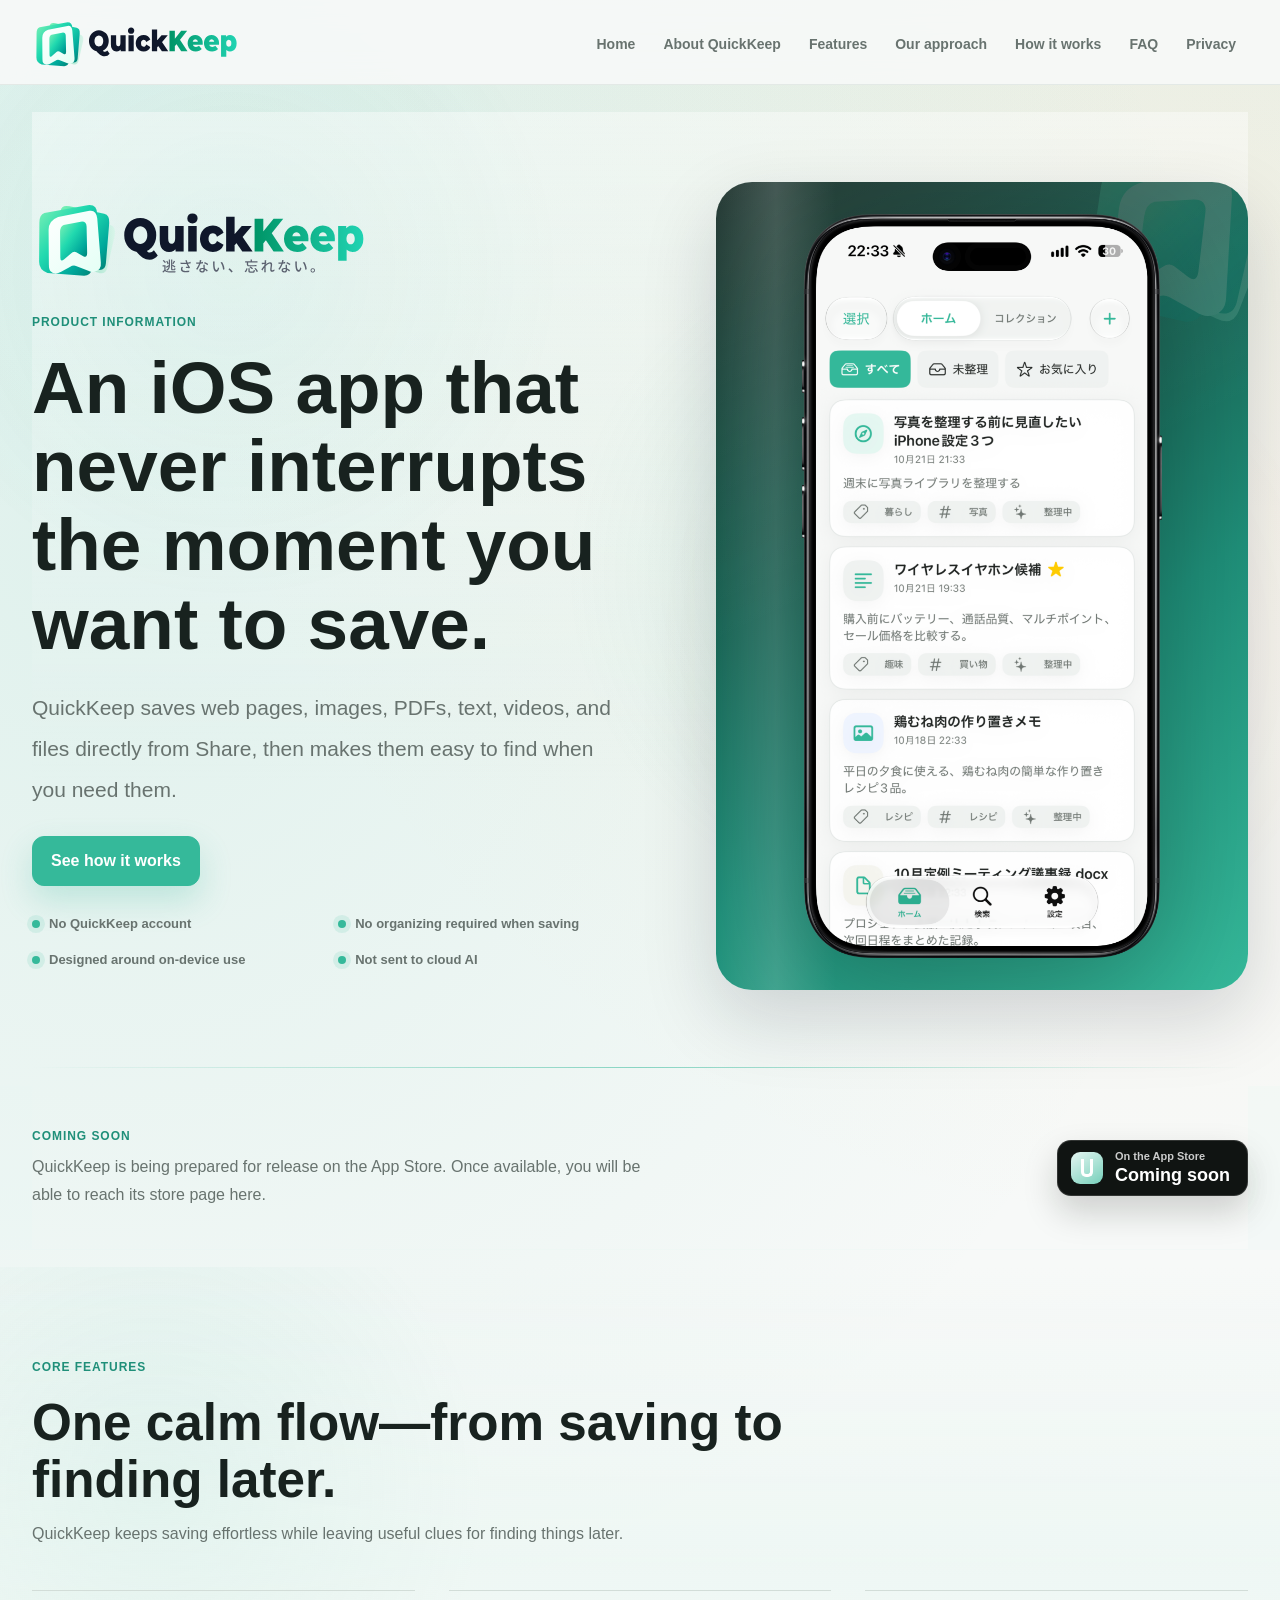
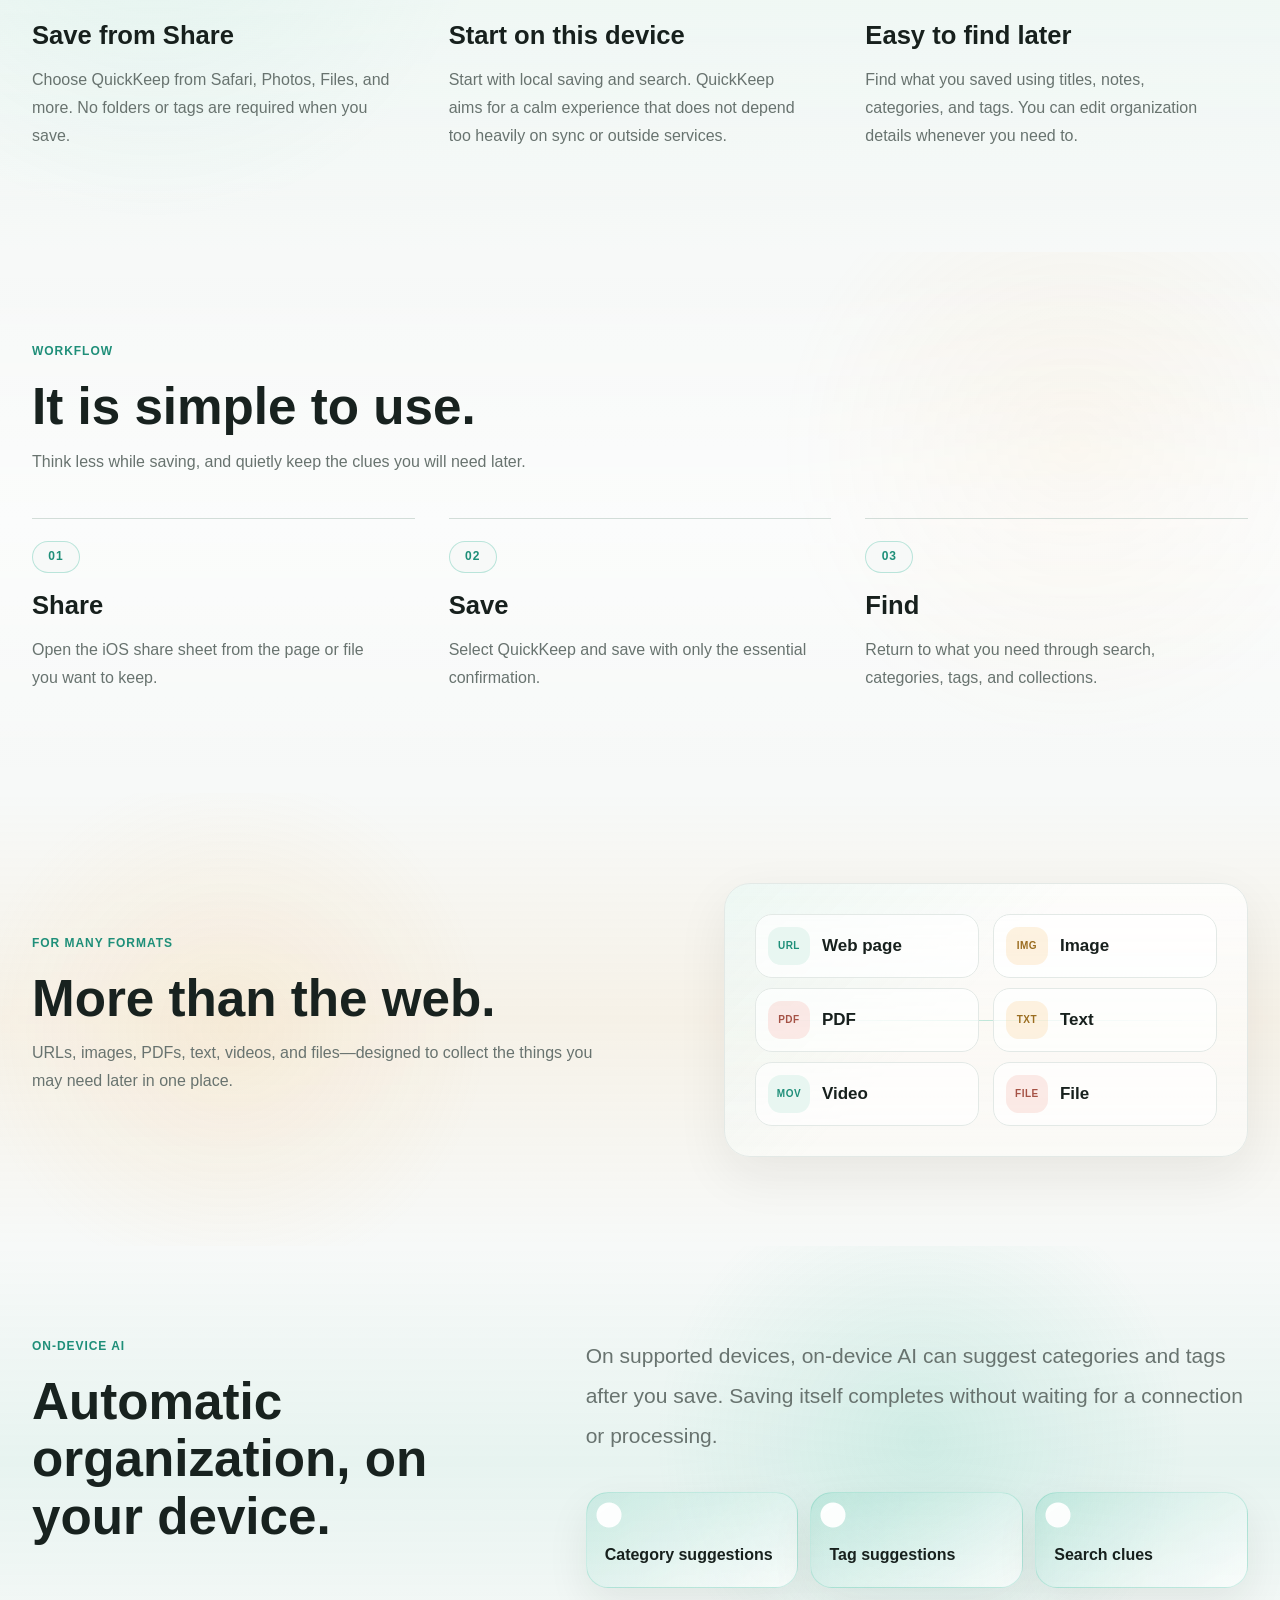
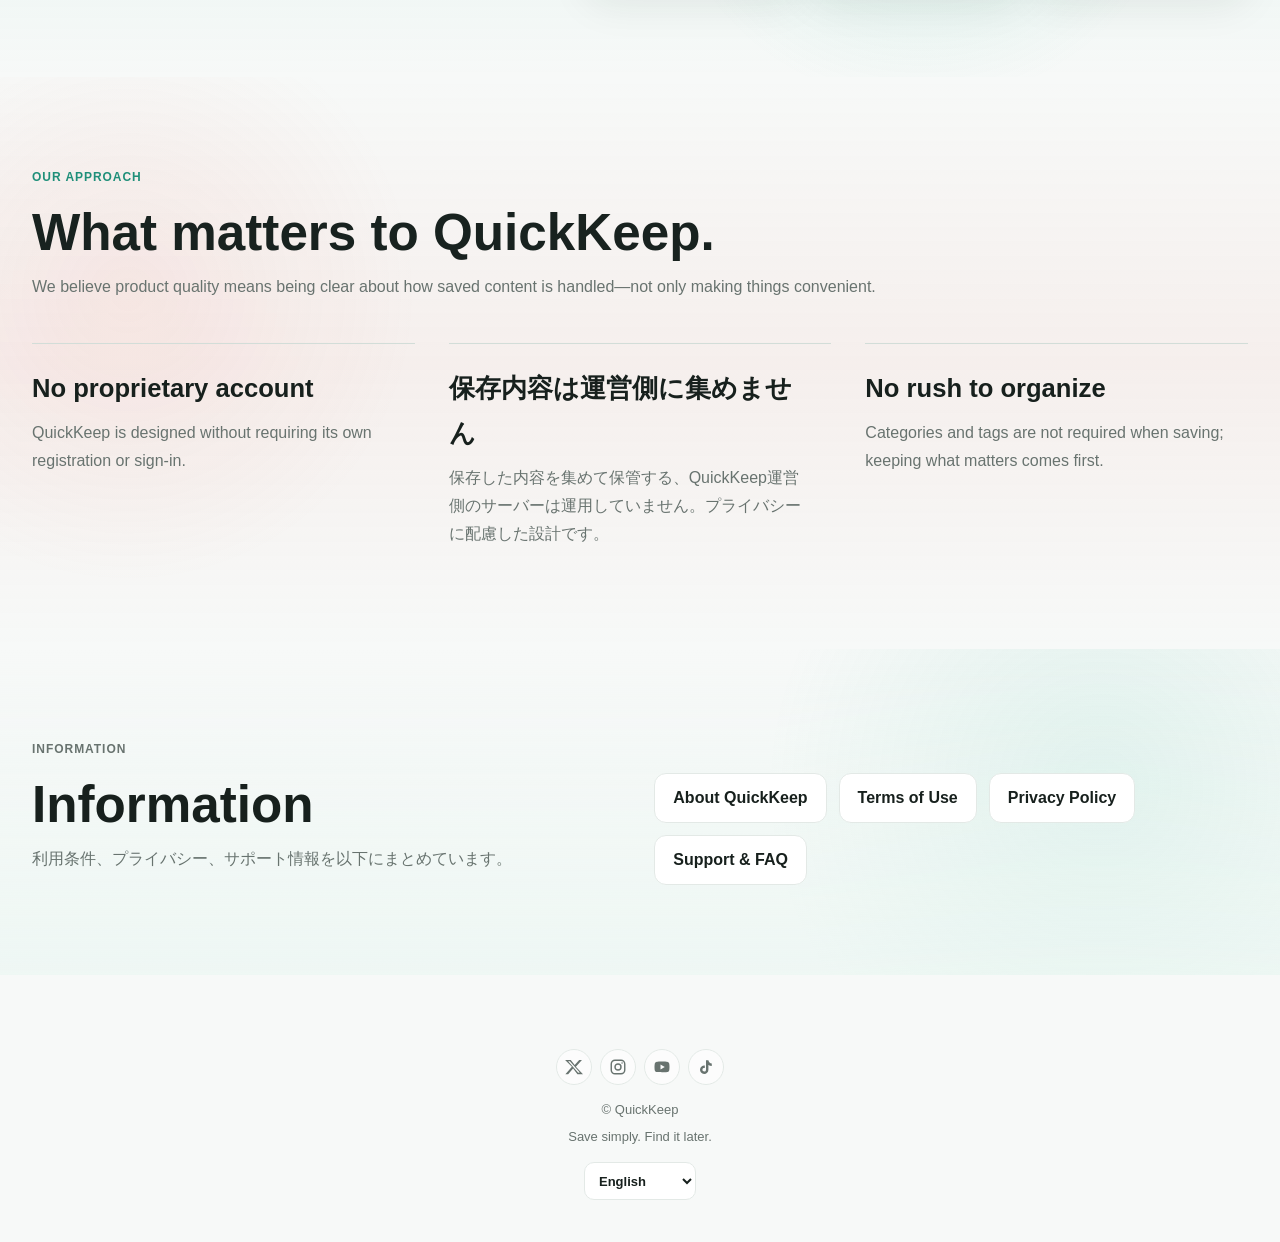
==== index.html @ cc18af45 "Add Search Console verification" ====
<!doctype html>
<html lang="ja">
<head>
  <meta charset="utf-8">
  <meta name="viewport" content="width=device-width, initial-scale=1">
  <meta name="google-site-verification" content="C9U7IjosDgKluSuNln_pezql-xdJJOfooeDd85m5L50">
  <title>QuickKeep - あとで見つかる、かんたん保存。</title>
  <meta name="description" content="QuickKeepは、Webページ、画像、PDF、テキストなどを共有からすばやく保存し、あとで探しやすくするiOSアプリです。">
  <link rel="canonical" href="https://shirokumalab.github.io/quickkeep-web/">
  <meta property="og:locale" content="ja_JP">
  <meta property="og:type" content="website">
  <meta property="og:site_name" content="QuickKeep">
  <meta property="og:title" content="QuickKeep - あとで見つかる、かんたん保存。">
  <meta property="og:description" content="Webページ、画像、PDF、テキストなどを共有からすばやく保存し、あとで探しやすくするiOSアプリです。">
  <meta property="og:url" content="https://shirokumalab.github.io/quickkeep-web/">
  <meta property="og:image" content="https://shirokumalab.github.io/quickkeep-web/assets/quickkeep-home.png">
  <meta name="twitter:card" content="summary_large_image">
  <meta name="twitter:title" content="QuickKeep - あとで見つかる、かんたん保存。">
  <meta name="twitter:description" content="Webページ、画像、PDF、テキストなどを共有からすばやく保存し、あとで探しやすくするiOSアプリです。">
  <meta name="twitter:image" content="https://shirokumalab.github.io/quickkeep-web/assets/quickkeep-home.png">
  <link rel="icon" type="image/svg+xml" href="./assets/brand/app-icon.svg?v=2">
  <link rel="stylesheet" href="./assets/site.css?v=20261022-0002">
  <script type="application/ld+json">
    {
      "@context": "https://schema.org",
      "@type": "WebSite",
      "name": "QuickKeep",
      "url": "https://shirokumalab.github.io/quickkeep-web/",
      "description": "Webページ、画像、PDF、テキストなどを共有からすばやく保存し、あとで探しやすくするiOSアプリです。",
      "inLanguage": "ja-JP"
    }
  </script>
</head>
<body class="home-page" id="top">
  <header class="site-header">
    <a class="brand" href="./" aria-label="QuickKeep ホーム">
      <img class="brand-logo" src="./assets/brand/logo-horizontal.svg" alt="QuickKeep">
    </a>
    <nav class="site-nav" aria-label="QuickKeep関連ページ">
      <a class="top-link" href="#top">トップへ</a>
      <a href="./about/">QuickKeepについて</a>
      <a href="#features">特徴</a>
      <a href="#policy">方針</a>
      <a href="./guide/">使い方</a>
      <a href="./support/">FAQ</a>
      <a href="./privacy/">プライバシー</a>
    </nav>
    <details class="mobile-nav">
      <summary aria-label="メニュー"><img src="./assets/icons/menu.svg" alt="" aria-hidden="true"></summary>
      <nav aria-label="QuickKeep関連ページ（スマートフォン）">
        <a href="#top">トップへ</a>
        <a href="./about/">QuickKeepについて</a>
        <a href="#features">特徴</a>
        <a href="#policy">方針</a>
        <a href="./guide/">使い方</a>
        <a href="./support/">FAQ</a>
        <a href="./privacy/">プライバシー</a>
      </nav>
    </details>
  </header>

  <main>
    <section class="hero" aria-labelledby="hero-title">
      <div class="hero-copy">
        <picture class="hero-logo-wrap">
          <source srcset="./assets/brand/logo-horizontal-tagline-dark.svg" media="(prefers-color-scheme: dark)">
          <img class="hero-logo" src="./assets/brand/logo-horizontal-tagline.svg" alt="QuickKeep - Save now. Find it later.">
        </picture>
        <p class="eyebrow">Product Information</p>
        <h1 id="hero-title">保存したい瞬間を止めない、iOSのための保存アプリ。</h1>
        <p class="lead">QuickKeepは、Webページ、画像、PDF、テキスト、動画、ファイルを共有からすばやく保存し、必要なときに探しやすくするアプリです。</p>
        <div class="hero-actions">
          <a class="button primary" href="./guide/">使い方を見る</a>
        </div>
        <div class="hero-meta" aria-label="QuickKeepの方針">
          <span>QuickKeepアカウント不要</span>
          <span>保存時の整理入力なし</span>
          <span>ローカル処理を中心に設計</span>
          <span>クラウドAIに送らない</span>
        </div>
      </div>

      <div class="hero-visual" aria-label="QuickKeepのホーム画面イメージ">
        <div class="visual-stage">
          <img class="stage-icon" src="./assets/brand/logo-icon.svg" alt="" aria-hidden="true">
          <img class="app-screenshot" src="./assets/quickkeep-home.png" alt="QuickKeepのホーム画面。保存済みのアイテム一覧、検索、設定を表示しています。">
        </div>
      </div>
    </section>

    <section class="app-store-strip" aria-label="QuickKeepの公開予定">
      <div>
        <p class="eyebrow">Coming Soon</p>
        <p>QuickKeepはApp Storeでの公開に向けて準備中です。公開後、この場所からストアページへ移動できるようになります。</p>
      </div>
      <span class="app-store-badge" role="button" aria-disabled="true">
        <span class="app-store-icon" aria-hidden="true"></span>
        <span>
          <small>App Storeで</small>
          <strong>公開予定</strong>
        </span>
      </span>
    </section>

    <section class="feature-band" id="features" aria-labelledby="features-title">
      <div class="section-heading">
        <p class="eyebrow">Core Features</p>
        <h2 id="features-title">保存からあとで探すまでを、ひとつの流れに。</h2>
        <p>QuickKeepは、保存の手間を増やさず、あとで探すための手がかりを残すことを重視しています。</p>
      </div>
      <div class="feature-grid">
        <article class="feature">
          <h3>共有から保存</h3>
          <p>Safari、写真、ファイルなどからQuickKeepを選ぶだけ。保存時にフォルダやタグを決める必要はありません。</p>
        </article>
        <article class="feature">
          <h3>このデバイスから始める</h3>
          <p>まずはローカル保存と検索を中心に。同期や外部サービスに頼りすぎない、落ち着いた保存体験を目指します。</p>
        </article>
        <article class="feature">
          <h3>あとで探しやすく</h3>
          <p>タイトル、メモ、カテゴリ、タグを手がかりに、保存したものを探せます。必要に応じて整理情報も編集できます。</p>
        </article>
      </div>
    </section>

    <section class="content-section process-section" aria-labelledby="process-title">
      <div class="section-heading">
        <p class="eyebrow">Workflow</p>
        <h2 id="process-title">使い方はシンプルです。</h2>
        <p>保存時に考えることを減らし、あとで探すための手がかりを静かに残します。</p>
      </div>
      <div class="process-grid">
        <article>
          <span>01</span>
          <h3>共有する</h3>
          <p>残したいページやファイルから、iOSの共有シートを開きます。</p>
        </article>
        <article>
          <span>02</span>
          <h3>保存する</h3>
          <p>QuickKeepを選ぶと、最低限の確認だけで保存できます。</p>
        </article>
        <article>
          <span>03</span>
          <h3>探す</h3>
          <p>検索、カテゴリ、タグ、コレクションを手がかりに必要なものへ戻れます。</p>
        </article>
      </div>
    </section>

    <section class="content-section split" aria-labelledby="materials-title">
      <div>
        <p class="eyebrow">For many formats</p>
        <h2 id="materials-title">Webだけじゃない。</h2>
        <p>URL、画像、PDF、テキスト、動画、ファイル。あとで必要になりそうなものを、ひとつの場所に集められるように設計しています。</p>
      </div>
      <div class="format-showcase" aria-label="保存形式の例">
        <div class="format-source">
          <span data-mark="URL">Webページ</span>
          <span data-mark="IMG">画像</span>
          <span data-mark="PDF">PDF</span>
          <span data-mark="TXT">テキスト</span>
          <span data-mark="MOV">動画</span>
          <span data-mark="FILE">ファイル</span>
        </div>
      </div>
    </section>

    <section class="content-section ai-section" aria-labelledby="ai-title">
      <div>
        <p class="eyebrow">On-device AI</p>
        <h2 id="ai-title">自動判別は端末内で。</h2>
      </div>
      <div class="ai-layout">
        <p>対応端末では、保存後に端末内AIが内容を見て、カテゴリやタグの候補を提案します。保存そのものは通信や処理を待たずに完了します。</p>
        <div class="ai-points" aria-label="端末内AIの補助内容">
          <span>カテゴリ候補</span>
          <span>タグ候補</span>
          <span>検索の手がかり</span>
        </div>
      </div>
    </section>

    <section class="content-section assurance-section" id="policy" aria-labelledby="policy-title">
      <div class="section-heading">
        <p class="eyebrow">Policy</p>
        <h2 id="policy-title">QuickKeepが大切にしていること。</h2>
        <p>便利さだけでなく、保存した内容をどう扱うかを明確にすることも、製品の品質だと考えています。</p>
      </div>
      <div class="assurance-grid">
        <article>
          <h3>独自アカウントを作りません</h3>
          <p>QuickKeep専用の会員登録やログインを前提にしない設計です。</p>
        </article>
        <article>
          <h3>保存内容は運営側に集めません</h3>
          <p>保存した内容を集めて保管する、QuickKeep運営側のサーバーは運用していません。プライバシーに配慮した設計です。</p>
        </article>
        <article>
          <h3>整理を急がせません</h3>
          <p>保存時のカテゴリ・タグ入力を必須にせず、まず残せる体験を優先します。</p>
        </article>
      </div>
    </section>

    <section class="content-section final-cta" id="info" aria-labelledby="info-title">
      <div>
        <p class="eyebrow">Information</p>
        <h2 id="info-title">公開情報</h2>
        <p>利用条件、プライバシー、サポート情報を以下にまとめています。</p>
      </div>
      <div class="link-row">
        <a href="./about/">QuickKeepについて</a>
        <a href="./terms/">利用規約</a>
        <a href="./privacy/">プライバシーポリシー</a>
        <a href="./support/">サポート・FAQ</a>
      </div>
    </section>
  </main>

  <footer class="site-footer">
    <nav class="social-links" aria-label="QuickKeep公式SNS">
      <a href="https://x.com/quickkeep?s=11&amp;t=rEkj4eiouX-PEfQOQlY5pw" target="_blank" rel="noopener noreferrer" aria-label="X（新しいタブで開く）">
        <svg viewBox="0 0 24 24" aria-hidden="true"><path d="M18.9 2.5h3.7l-8.1 9.2 9.5 9.8h-7.4l-5.8-7.5-6.6 7.5H.5l8.7-9.9L.1 2.5h7.6l5.2 6.8 6-6.8Zm-1.3 17 2.1-.1L6.5 4.4H4.2l13.4 15.1Z"/></svg>
      </a>
      <a href="https://www.instagram.com/quickkeep_official?obrf=MXV3YnZwejdkeWVnbg%3D%3D&amp;utm_source=qr" target="_blank" rel="noopener noreferrer" aria-label="Instagram（新しいタブで開く）">
        <svg viewBox="0 0 24 24" aria-hidden="true"><rect x="3" y="3" width="18" height="18" rx="5"/><circle cx="12" cy="12" r="4"/><circle cx="17.4" cy="6.8" r="1" class="fill-dot"/></svg>
      </a>
      <a href="https://www.youtube.com/channel/UCdUnGJN0G3A14aTK3TZiDFA" target="_blank" rel="noopener noreferrer" aria-label="YouTube（新しいタブで開く）">
        <svg viewBox="0 0 24 24" aria-hidden="true"><path d="M21.6 7.2a2.8 2.8 0 0 0-2-2C17.8 4.7 12 4.7 12 4.7s-5.8 0-7.6.5a2.8 2.8 0 0 0-2 2C2 9 2 12 2 12s0 3 .4 4.8a2.8 2.8 0 0 0 2 2c1.8.5 7.6.5 7.6.5s5.8 0 7.6-.5a2.8 2.8 0 0 0 2-2C22 15 22 12 22 12s0-3-.4-4.8ZM10 15.4V8.6l5.7 3.4-5.7 3.4Z"/></svg>
      </a>
      <a href="https://www.tiktok.com/@quickkeep_official?_r=1&amp;_t=ZS-9Ad6eDVRes8" target="_blank" rel="noopener noreferrer" aria-label="TikTok（新しいタブで開く）">
        <svg viewBox="0 0 24 24" aria-hidden="true"><path d="M15.2 3c.5 2.5 2 4 4.5 4.4v3.2a8.4 8.4 0 0 1-4.5-1.4v6.4a5.6 5.6 0 1 1-4.8-5.5v3.3a2.4 2.4 0 1 0 1.6 2.2V3h3.2Z"/></svg>
      </a>
    </nav>
    <span>© QuickKeep</span>
    <span>あとで見つかる、かんたん保存。</span>
  </footer>
  <script src="./assets/i18n.js?v=20261022-0001" defer></script>
</body>
</html>
---- assets/site.css ----
:root {
  color-scheme: light dark;
  --accent: #35b99a;
  --accent-deep: #1f8f79;
  --ink: #18221f;
  --text: #17201d;
  --muted: #68736f;
  --bg: #f7f9f8;
  --card: #ffffff;
  --line: #e3e9e6;
  --line-strong: #d2ddd8;
  --warm: #f3b45c;
  --soft: #e8f6f1;
  --section-mint: rgba(232, 246, 241, 0.58);
  --section-warm: rgba(243, 180, 92, 0.10);
  --section-coral: rgba(235, 127, 110, 0.08);
  --section-clean: rgba(255, 255, 255, 0.54);
  --dangerless-coral: #eb7f6e;
  --shadow: 0 24px 70px rgba(23, 32, 29, 0.10);
  --page-gutter: 64px;
  --header-offset: 78px;
}

@media (prefers-color-scheme: dark) {
  :root {
    --ink: #edf5f2;
    --accent-deep: #66d8bf;
    --text: #edf5f2;
    --muted: #a9b6b1;
    --bg: #111614;
    --card: #19201d;
    --line: #2b3531;
    --line-strong: #3a4842;
    --soft: #172b26;
    --section-mint: rgba(36, 71, 62, 0.28);
    --section-warm: rgba(243, 180, 92, 0.08);
    --section-coral: rgba(235, 127, 110, 0.08);
    --section-clean: rgba(255, 255, 255, 0.035);
    --shadow: 0 24px 70px rgba(0, 0, 0, 0.30);
  }

  body {
    background:
      linear-gradient(180deg, rgba(53, 185, 154, 0.10), transparent 560px),
      radial-gradient(circle at 100% 18%, rgba(53, 185, 154, 0.14), transparent 34%),
      var(--bg);
  }

  h1,
  h2 {
    color: var(--text);
  }

  .button.secondary,
  .link-row a,
  .hero-meta span {
    background: rgba(255, 255, 255, 0.06);
  }
}

* {
  box-sizing: border-box;
}

html,
body {
  max-width: 100%;
  overflow-x: hidden;
}

html {
  scroll-behavior: smooth;
}

body {
  margin: 0;
  padding-top: var(--header-offset);
  font-family: -apple-system, BlinkMacSystemFont, "Hiragino Sans", "Yu Gothic", sans-serif;
  color: var(--text);
  background:
    radial-gradient(circle at 8% 12%, rgba(53, 185, 154, 0.12), transparent 28%),
    radial-gradient(circle at 96% 4%, rgba(243, 180, 92, 0.10), transparent 24%),
    linear-gradient(180deg, rgba(53, 185, 154, 0.07), transparent 520px),
    var(--bg);
  line-height: 1.75;
  text-rendering: optimizeLegibility;
  position: relative;
}

body::before {
  content: "";
  position: fixed;
  inset: 0;
  z-index: 0;
  pointer-events: none;
  background:
    radial-gradient(circle at 18% 30%, rgba(53, 185, 154, 0.10), transparent 28%),
    radial-gradient(circle at 78% 72%, rgba(243, 180, 92, 0.09), transparent 30%);
  opacity: 0.72;
  animation: ambientDrift 18s ease-in-out infinite alternate;
}

img,
svg {
  max-width: 100%;
}

@keyframes fadeUp {
  from {
    opacity: 0;
    transform: translateY(18px);
  }

  to {
    opacity: 1;
    transform: translateY(0);
  }
}

@keyframes floatStage {
  0%,
  100% {
    transform: translateY(0);
  }

  50% {
    transform: translateY(-10px);
  }
}

@keyframes softPulse {
  0%,
  100% {
    box-shadow: 0 16px 34px rgba(16, 20, 18, 0.18);
  }

  50% {
    box-shadow: 0 18px 42px rgba(53, 185, 154, 0.28);
  }
}

@keyframes stageSheen {
  from {
    transform: translateX(-120%) rotate(12deg);
  }

  to {
    transform: translateX(160%) rotate(12deg);
  }
}

@keyframes chipLift {
  0%,
  100% {
    transform: translateY(0);
  }

  50% {
    transform: translateY(-4px);
  }
}

@keyframes cardBreathe {
  0%,
  100% {
    transform: translateY(0);
  }

  50% {
    transform: translateY(-6px);
  }
}

@keyframes ambientDrift {
  from {
    transform: translate3d(-1.5%, -1%, 0) scale(1);
  }

  to {
    transform: translate3d(1.5%, 1%, 0) scale(1.04);
  }
}

@keyframes sectionGlow {
  0%,
  100% {
    opacity: 0.52;
    transform: translateY(0);
  }

  50% {
    opacity: 0.78;
    transform: translateY(-10px);
  }
}

@keyframes revealSection {
  from {
    opacity: 0.72;
    transform: translateY(18px);
  }

  to {
    opacity: 1;
    transform: translateY(0);
  }
}

@keyframes flowDot {
  0% {
    opacity: 0;
    transform: translate(0, -50%) scale(0.7);
  }

  22%,
  72% {
    opacity: 1;
  }

  100% {
    opacity: 0;
    transform: translate(44px, -50%) scale(1);
  }
}

@keyframes flowDotDown {
  0% {
    opacity: 0;
    transform: translate(-50%, 0) scale(0.7);
  }

  22%,
  72% {
    opacity: 1;
  }

  100% {
    opacity: 0;
    transform: translate(-50%, 38px) scale(1);
  }
}

main {
  width: min(1440px, calc(100% - var(--page-gutter)));
  margin: 0 auto;
  padding: 34px 0 52px;
  position: relative;
  z-index: 1;
}

header,
section {
  background: var(--card);
  border: 1px solid var(--line);
  border-radius: 18px;
  padding: 28px;
  margin-bottom: 18px;
}

h1,
h2 {
  line-height: 1.25;
  margin: 0 0 12px;
  color: var(--ink);
}

p {
  margin: 0 0 12px;
  color: var(--muted);
  max-width: 72ch;
}

a {
  color: var(--accent);
  font-weight: 700;
  text-decoration: none;
}

.back {
  display: inline-block;
  margin-bottom: 16px;
}

.placeholder {
  border: 1px dashed var(--line);
  border-radius: 12px;
  color: var(--muted);
  padding: 14px;
}

footer {
  color: var(--muted);
  font-size: 13px;
  padding: 8px 2px;
}

.site-header {
  width: 100%;
  margin: 0;
  padding: 18px max(calc(var(--page-gutter) / 2), calc((100vw - 1440px) / 2)) 14px;
  position: fixed;
  top: 0;
  left: 0;
  right: 0;
  z-index: 50;
  display: flex;
  align-items: center;
  justify-content: space-between;
  gap: 18px;
  background: rgba(247, 249, 248, 0.92);
  backdrop-filter: blur(14px);
  -webkit-backdrop-filter: blur(14px);
  border: 0;
  border-bottom: 1px solid var(--line);
  border-radius: 0;
}

@media (prefers-color-scheme: dark) {
  .site-header {
    background: rgba(247, 249, 248, 0.94);
    border-bottom-color: #dbe5e1;
  }

  .site-header .site-nav a,
  .site-header .mobile-nav summary {
    color: #51605b;
  }

  .site-header .site-nav a:hover {
    color: #17201d;
    background: #e8f6f1;
  }
}

.brand {
  display: inline-flex;
  align-items: center;
  min-height: 44px;
}

.brand-logo {
  display: block;
  width: clamp(154px, 22vw, 210px);
  height: auto;
}

.site-nav {
  display: flex;
  gap: 4px;
  flex-wrap: wrap;
  justify-content: flex-end;
}

.language-picker {
  display: inline-flex;
  align-items: center;
  flex: 0 0 auto;
}

.language-picker select {
  min-height: 38px;
  max-width: 118px;
  border: 1px solid var(--line);
  border-radius: 10px;
  padding: 0 28px 0 10px;
  color: var(--text);
  background: var(--card);
  font: inherit;
  font-size: 13px;
  font-weight: 700;
  cursor: pointer;
}

.site-footer .language-picker,
.sub-page main > footer .language-picker {
  margin-top: 10px;
}

.translation-notice {
  max-width: 820px;
  margin: 18px 0 0;
  padding: 10px 13px;
  border-left: 3px solid var(--accent);
  color: var(--muted);
  background: var(--soft);
  font-size: 14px;
}

.sr-only {
  position: absolute;
  width: 1px;
  height: 1px;
  padding: 0;
  margin: -1px;
  overflow: hidden;
  clip: rect(0, 0, 0, 0);
  white-space: nowrap;
  border: 0;
}

.site-nav a {
  color: var(--muted);
  font-size: 14px;
  padding: 9px 12px;
  border-radius: 10px;
  transition: color 160ms ease, background-color 160ms ease, transform 160ms ease;
}

.site-nav a:hover {
  color: var(--text);
  background: var(--soft);
  transform: translateY(-1px);
}

.mobile-nav {
  display: none;
}

.mobile-nav summary {
  list-style: none;
}

.mobile-nav summary::-webkit-details-marker {
  display: none;
}

.hero {
  min-height: 700px;
  display: grid;
  grid-template-columns: minmax(560px, 0.95fr) minmax(520px, 0.85fr);
  gap: clamp(54px, 7vw, 116px);
  align-items: center;
  padding: 70px 0 78px;
  position: relative;
  isolation: isolate;
}

.hero::after {
  content: "";
  position: absolute;
  left: 0;
  right: 0;
  bottom: 0;
  height: 1px;
  background: linear-gradient(90deg, transparent, rgba(53, 185, 154, 0.55), transparent);
}

.hero::before,
.home-page .feature-band::before,
.home-page .content-section::before,
.sub-page .page-hero::before {
  content: "";
  position: absolute;
  inset: 0;
  z-index: -1;
  pointer-events: none;
}

.hero::before {
  background:
    radial-gradient(circle at 72% 48%, rgba(53, 185, 154, 0.12), transparent 34%),
    linear-gradient(180deg, rgba(255, 255, 255, 0.42), transparent 70%);
  animation: sectionGlow 9s ease-in-out infinite;
}

.home-page .hero,
.home-page .app-store-strip,
.home-page .feature-band,
.home-page .content-section {
  background: transparent;
  border: 0;
  border-radius: 0;
}

.home-page section,
.sub-page .page-hero,
.sub-page section {
  scroll-margin-top: calc(var(--header-offset) + 18px);
}

.hero-copy {
  max-width: none;
  animation: fadeUp 720ms ease both;
  position: relative;
  z-index: 1;
}

.hero-logo-wrap {
  display: block;
  width: min(340px, 84vw);
  margin-bottom: 30px;
}

.hero-logo {
  display: block;
  width: 100%;
  height: auto;
}

.eyebrow {
  color: var(--accent-deep);
  font-weight: 800;
  letter-spacing: 0.08em;
  text-transform: uppercase;
  font-size: 12px;
  margin-bottom: 16px;
}

.hero h1 {
  font-size: clamp(54px, 5.7vw, 88px);
  line-height: 1.08;
  letter-spacing: 0;
  margin: 0 0 24px;
  color: var(--ink);
  text-wrap: balance;
}

@media (prefers-color-scheme: dark) {
  .hero h1 {
    color: var(--text);
  }
}

.lead {
  font-size: clamp(17px, 2vw, 21px);
  max-width: 760px;
  line-height: 1.95;
}

.hero-actions,
.link-row {
  display: flex;
  flex-wrap: wrap;
  gap: 12px;
  margin-top: 26px;
  align-items: center;
}

.button,
.link-row a {
  min-height: 44px;
  display: inline-flex;
  align-items: center;
  justify-content: center;
  border-radius: 12px;
  padding: 10px 18px;
  border: 1px solid var(--line);
  transition: transform 160ms ease, border-color 160ms ease, background-color 160ms ease;
}

.button.primary {
  color: #fff;
  background: var(--accent);
  border-color: var(--accent);
  box-shadow: 0 14px 32px rgba(53, 185, 154, 0.24);
}

.button.secondary,
.link-row a {
  color: var(--text);
  background: rgba(255, 255, 255, 0.68);
}

.button:hover,
.link-row a:hover {
  transform: translateY(-1px);
  border-color: var(--accent);
}

.app-store-badge {
  min-height: 56px;
  display: inline-flex;
  align-items: center;
  gap: 12px;
  border-radius: 14px;
  padding: 8px 17px 8px 13px;
  color: #fff;
  background: #101412;
  border: 1px solid rgba(255, 255, 255, 0.14);
  box-shadow: 0 16px 34px rgba(16, 20, 18, 0.18);
  animation: softPulse 4.8s ease-in-out infinite;
}

.app-store-badge small,
.app-store-badge strong {
  display: block;
  color: #fff;
  line-height: 1.05;
}

.app-store-badge small {
  font-size: 11px;
  font-weight: 700;
  opacity: 0.78;
}

.app-store-badge strong {
  margin-top: 3px;
  font-size: 18px;
  font-weight: 800;
}

.app-store-icon {
  width: 32px;
  height: 32px;
  border-radius: 9px;
  background:
    linear-gradient(145deg, rgba(255, 255, 255, 0.88), rgba(255, 255, 255, 0.32)),
    var(--accent);
  position: relative;
}

.app-store-icon::before {
  content: "";
  position: absolute;
  left: 10px;
  right: 10px;
  top: 7px;
  bottom: 7px;
  border: 3px solid #fff;
  border-top: 0;
  border-radius: 0 0 5px 5px;
}

.app-store-strip {
  display: flex;
  align-items: center;
  justify-content: space-between;
  gap: 24px;
  padding: clamp(26px, 4vw, 40px) 0;
  border-top: 1px solid var(--line);
  border-bottom: 1px solid var(--line);
  background:
    linear-gradient(90deg, rgba(53, 185, 154, 0.08), transparent 52%),
    linear-gradient(180deg, rgba(255, 255, 255, 0.38), transparent);
  box-shadow: 0 0 0 100vmax rgba(232, 246, 241, 0.26);
  clip-path: inset(0 -100vmax);
  animation: fadeUp 720ms ease 100ms both;
}

.app-store-strip p {
  margin-bottom: 0;
}

.app-store-strip .eyebrow {
  margin-bottom: 6px;
}

.hero-meta {
  display: grid;
  grid-template-columns: repeat(2, minmax(0, 1fr));
  gap: 8px 18px;
  margin-top: 24px;
  max-width: 640px;
}

.hero-meta span {
  min-height: 28px;
  display: inline-flex;
  align-items: center;
  justify-content: flex-start;
  border: 0;
  border-radius: 0;
  color: var(--muted);
  font-size: 13px;
  font-weight: 800;
  padding: 0;
  background: transparent;
  animation: chipLift 5.6s ease-in-out infinite;
  text-align: left;
}

.hero-meta span::before {
  content: "";
  width: 8px;
  height: 8px;
  margin-right: 9px;
  border-radius: 50%;
  background: var(--accent);
  box-shadow: 0 0 0 5px rgba(53, 185, 154, 0.12);
  flex: 0 0 auto;
}

.hero-meta span:nth-child(2) {
  animation-delay: 540ms;
}

.hero-meta span:nth-child(3) {
  animation-delay: 1080ms;
}

.hero-visual {
  display: grid;
  place-items: center;
  animation: fadeUp 760ms ease 140ms both;
}

.visual-stage {
  width: min(100%, 620px);
  min-height: 760px;
  display: grid;
  place-items: center;
  border-radius: 36px;
  padding: 32px;
  position: relative;
  background:
    linear-gradient(155deg, rgba(255, 255, 255, 0.10), transparent 44%),
    linear-gradient(145deg, #10251f, #1f8f79 62%, #35b99a);
  box-shadow: 0 28px 76px rgba(15, 23, 42, 0.16);
  overflow: hidden;
}

.visual-stage::before {
  content: "";
  position: absolute;
  top: -20%;
  bottom: -20%;
  left: 0;
  width: 120px;
  background: linear-gradient(90deg, transparent, rgba(255, 255, 255, 0.20), transparent);
  opacity: 0.7;
  animation: stageSheen 7.5s ease-in-out 1.2s infinite;
}

.stage-icon {
  position: absolute;
  top: -30px;
  right: -28px;
  width: 190px;
  opacity: 0.14;
  transform: rotate(8deg);
}

.app-screenshot {
  width: min(100%, 360px);
  position: relative;
  z-index: 1;
  filter: drop-shadow(0 24px 58px rgba(0, 0, 0, 0.26));
  animation: floatStage 6s ease-in-out 900ms infinite;
}

.screenshot-track {
  width: 100%;
  display: flex;
  overflow-x: auto;
  scroll-snap-type: x mandatory;
  scrollbar-width: none;
  position: relative;
  z-index: 1;
}

.screenshot-track::-webkit-scrollbar {
  display: none;
}

.screenshot-slide {
  flex: 0 0 100%;
  display: grid;
  place-items: center;
  scroll-snap-align: center;
}

.phone-frame {
  width: min(100%, 430px);
  aspect-ratio: 0.52;
  border: 10px solid #101412;
  border-radius: 44px;
  background: #f8faf9;
  box-shadow: 0 24px 58px rgba(0, 0, 0, 0.26);
  padding: 56px 18px 24px;
  position: relative;
  overflow: hidden;
  animation: floatStage 6s ease-in-out 900ms infinite;
}

.phone-island {
  position: absolute;
  top: 18px;
  left: 50%;
  width: 118px;
  height: 32px;
  transform: translateX(-50%);
  border-radius: 999px;
  background: #050707;
}

.app-top {
  display: grid;
  grid-template-columns: 1fr 44px;
  align-items: center;
  gap: 12px;
  margin-bottom: 18px;
}

.segmented {
  justify-self: center;
  display: inline-flex;
  gap: 4px;
  padding: 4px;
  border-radius: 999px;
  background: #edf1ef;
  font-size: 13px;
  font-weight: 700;
}

.segmented span {
  padding: 7px 12px;
  border-radius: 999px;
  color: #65706c;
}

.segmented .active {
  color: var(--accent-deep);
  background: #fff;
  box-shadow: 0 6px 16px rgba(23, 32, 29, 0.08);
}

.add-button {
  width: 44px;
  height: 44px;
  display: grid;
  place-items: center;
  border-radius: 50%;
  background: #fff;
  color: var(--accent);
  font-size: 26px;
  line-height: 1;
  box-shadow: 0 8px 18px rgba(23, 32, 29, 0.08);
}

.item-card {
  display: grid;
  grid-template-columns: 50px 1fr;
  gap: 12px;
  background: #fff;
  border: 1px solid #e2e8e5;
  border-radius: 18px;
  padding: 14px;
  margin-bottom: 12px;
  box-shadow: 0 10px 26px rgba(23, 32, 29, 0.06);
  animation: cardBreathe 6.8s ease-in-out infinite;
}

.item-card.featured {
  border-color: rgba(53, 185, 154, 0.36);
}

.item-card + .item-card {
  animation-delay: 780ms;
}

.item-card strong {
  display: block;
  line-height: 1.35;
  color: #18221f;
}

.item-card small {
  color: #76817d;
  display: block;
  margin-top: 2px;
}

.item-card p {
  color: #65706c;
  font-size: 13px;
  line-height: 1.5;
  margin: 8px 0 0;
}

.item-icon {
  width: 50px;
  height: 50px;
  border-radius: 16px;
  background: var(--soft);
  position: relative;
}

.item-icon::before {
  content: "";
  position: absolute;
  inset: 14px;
  border: 3px solid var(--accent);
  border-radius: 50%;
}

.item-icon.pdf {
  background: #fff1ec;
}

.item-icon.pdf::before {
  border-radius: 4px;
  border-color: var(--dangerless-coral);
}

.bottom-tabs {
  position: absolute;
  left: 28px;
  right: 28px;
  bottom: 22px;
  display: flex;
  justify-content: space-around;
  align-items: center;
  min-height: 56px;
  border-radius: 999px;
  background: rgba(255, 255, 255, 0.92);
  border: 1px solid #e2e8e5;
  color: #303936;
  font-size: 12px;
  font-weight: 700;
  box-shadow: 0 14px 34px rgba(23, 32, 29, 0.12);
}

.feature-band,
.content-section {
  background: var(--card);
  border: 1px solid var(--line);
  border-radius: 22px;
  padding: clamp(24px, 5vw, 46px);
  margin-bottom: 20px;
}

.home-page .feature-band,
.home-page .content-section {
  padding: clamp(56px, 7vw, 92px) 0;
  margin-bottom: 0;
  position: relative;
  isolation: isolate;
  animation: fadeUp 720ms ease 180ms both;
}

.home-page .feature-band::before,
.home-page .content-section::before {
  left: 50%;
  right: auto;
  width: 100vw;
  transform: translateX(-50%);
}

.home-page .feature-band::before {
  background:
    linear-gradient(180deg, transparent, var(--section-mint), transparent),
    radial-gradient(circle at 12% 38%, rgba(53, 185, 154, 0.11), transparent 28%);
}

.home-page .process-section::before {
  background:
    linear-gradient(180deg, transparent, var(--section-clean), transparent),
    radial-gradient(circle at 84% 36%, rgba(243, 180, 92, 0.11), transparent 26%);
}

.home-page .split::before {
  background:
    linear-gradient(180deg, transparent, var(--section-warm), transparent),
    radial-gradient(circle at 18% 52%, rgba(243, 180, 92, 0.12), transparent 24%);
}

.home-page .ai-section::before {
  background:
    linear-gradient(180deg, transparent, rgba(53, 185, 154, 0.08), transparent),
    radial-gradient(circle at 72% 45%, rgba(53, 185, 154, 0.14), transparent 28%);
}

.home-page .assurance-section::before {
  background:
    linear-gradient(180deg, transparent, var(--section-coral), transparent),
    radial-gradient(circle at 10% 38%, rgba(235, 127, 110, 0.10), transparent 24%);
}

.home-page .final-cta::before {
  background:
    linear-gradient(180deg, transparent, var(--section-mint)),
    radial-gradient(circle at 86% 42%, rgba(53, 185, 154, 0.12), transparent 30%);
}

@supports (animation-timeline: view()) {
  .home-page .feature-band,
  .home-page .content-section {
    animation: revealSection both;
    animation-timeline: view();
    animation-range: entry 0% cover 26%;
  }
}

.section-heading {
  max-width: 860px;
  margin-bottom: clamp(28px, 4vw, 42px);
}

.section-heading h2,
.content-section h2 {
  font-size: clamp(32px, 4vw, 54px);
  line-height: 1.12;
}

.section-heading p:not(.eyebrow) {
  max-width: 900px;
}

.feature-grid,
.process-grid,
.assurance-grid {
  display: grid;
  grid-template-columns: repeat(3, minmax(0, 1fr));
  gap: clamp(18px, 3vw, 34px);
}

.feature,
.process-grid article,
.assurance-grid article {
  border-top: 1px solid var(--line-strong);
  min-height: 150px;
  padding-top: 22px;
  padding-right: clamp(12px, 2vw, 24px);
  transition: transform 180ms ease, border-color 180ms ease, background-color 180ms ease;
}

.feature::before,
.process-grid::before,
.process-grid article::before,
.assurance-grid article::before {
  display: none;
}

.feature:hover,
.process-grid article:hover,
.assurance-grid article:hover {
  border-color: rgba(53, 185, 154, 0.42);
  transform: translateY(-3px);
}

.feature h3,
.process-grid h3,
.assurance-grid h3 {
  margin: 0 0 8px;
  font-size: clamp(20px, 2vw, 26px);
}

.process-grid span {
  display: inline-flex;
  min-width: 48px;
  min-height: 32px;
  align-items: center;
  justify-content: center;
  border-radius: 999px;
  background: var(--bg);
  border: 1px solid rgba(53, 185, 154, 0.32);
  color: var(--accent-deep);
  font-size: 12px;
  font-weight: 800;
  letter-spacing: 0.08em;
  margin-bottom: 10px;
}

.split {
  display: grid;
  grid-template-columns: minmax(0, 0.9fr) minmax(420px, 0.8fr);
  gap: clamp(42px, 8vw, 120px);
  align-items: center;
}

.format-showcase {
  position: relative;
  padding: clamp(20px, 3vw, 30px);
  border: 1px solid var(--line);
  border-radius: 26px;
  background:
    linear-gradient(135deg, rgba(53, 185, 154, 0.08), transparent 45%),
    linear-gradient(180deg, rgba(255, 255, 255, 0.72), rgba(255, 255, 255, 0.42));
  box-shadow: 0 18px 52px rgba(23, 32, 29, 0.07);
  overflow: hidden;
}

.format-showcase::before {
  content: "";
  position: absolute;
  left: 30px;
  right: 30px;
  top: 50%;
  height: 1px;
  background: linear-gradient(90deg, transparent, rgba(53, 185, 154, 0.30), transparent);
  pointer-events: none;
}

.format-source {
  display: grid;
  grid-template-columns: repeat(2, minmax(0, 1fr));
  gap: 10px 14px;
  position: relative;
  z-index: 1;
}

.format-source span {
  min-height: 62px;
  display: flex;
  align-items: center;
  gap: 12px;
  border: 1px solid var(--line);
  border-radius: 17px;
  background: rgba(255, 255, 255, 0.68);
  color: var(--text);
  font-size: clamp(14px, 1.5vw, 17px);
  font-weight: 800;
  padding: 12px;
  animation: chipLift 6.2s ease-in-out infinite;
}

.format-source span::before {
  content: attr(data-mark);
  width: 42px;
  height: 38px;
  display: grid;
  place-items: center;
  flex: 0 0 auto;
  border-radius: 13px;
  color: var(--accent-deep);
  background: var(--soft);
  font-size: 10px;
  font-weight: 900;
  letter-spacing: 0.05em;
}

.format-source span:nth-child(2n)::before {
  color: #9b6d20;
  background: rgba(243, 180, 92, 0.18);
}

.format-source span:nth-child(3n)::before {
  color: #a55245;
  background: rgba(235, 127, 110, 0.16);
}

.format-source span:nth-child(2n) {
  animation-delay: 420ms;
}

.format-source span:nth-child(3n) {
  animation-delay: 840ms;
}

.ai-section {
  display: grid;
  grid-template-columns: minmax(280px, 0.72fr) minmax(360px, 1fr);
  gap: clamp(34px, 6vw, 88px);
  align-items: start;
  border-top: 1px solid var(--line);
  border-bottom: 1px solid var(--line);
}

.ai-layout {
  display: grid;
  gap: 24px;
}

.ai-layout p {
  font-size: clamp(17px, 2vw, 21px);
  line-height: 1.9;
}

.ai-points {
  display: grid;
  grid-template-columns: repeat(3, minmax(0, 1fr));
  gap: 12px;
}

.ai-points span {
  min-height: 96px;
  display: flex;
  align-items: flex-end;
  border-radius: 22px;
  padding: 18px;
  color: var(--text);
  font-weight: 800;
  background:
    radial-gradient(circle at 22px 22px, rgba(255, 255, 255, 0.94) 0 12px, transparent 13px),
    linear-gradient(145deg, rgba(53, 185, 154, 0.18), rgba(255, 255, 255, 0.62));
  border: 1px solid rgba(53, 185, 154, 0.22);
  box-shadow: 0 16px 42px rgba(23, 32, 29, 0.08);
  animation: chipLift 6.4s ease-in-out infinite;
}

.ai-points span:nth-child(2) {
  animation-delay: 420ms;
}

.ai-points span:nth-child(3) {
  animation-delay: 840ms;
}

.final-cta {
  margin-bottom: 0;
  color: var(--text);
  padding: clamp(64px, 8vw, 104px) 0;
  display: grid;
  grid-template-columns: minmax(0, 0.9fr) minmax(320px, 1fr);
  gap: clamp(32px, 7vw, 88px);
  align-items: end;
}

.final-cta p,
.final-cta .eyebrow {
  color: var(--muted);
}

.final-cta h2 {
  color: var(--text);
}

.final-cta .link-row a {
  color: var(--text);
  background: var(--card);
  border-color: var(--line);
}

.site-footer {
  width: min(1440px, calc(100% - var(--page-gutter)));
  margin: 0 auto;
  padding: 22px 0 42px;
  position: relative;
  z-index: 1;
  display: flex;
  flex-direction: column;
  align-items: center;
  justify-content: center;
  gap: 4px;
  text-align: center;
}

.social-links {
  display: flex;
  flex-wrap: wrap;
  justify-content: center;
  gap: 8px;
  margin-bottom: 10px;
}

.social-links a {
  width: 36px;
  height: 36px;
  display: inline-flex;
  align-items: center;
  justify-content: center;
  border: 1px solid var(--line);
  border-radius: 999px;
  padding: 8px;
  color: var(--muted);
  background: rgba(255, 255, 255, 0.56);
  transition: color 160ms ease, border-color 160ms ease, background-color 160ms ease;
}

.social-links svg {
  width: 18px;
  height: 18px;
  fill: currentColor;
}

.social-links svg rect,
.social-links svg circle {
  fill: none;
  stroke: currentColor;
  stroke-width: 1.9;
}

.social-links svg .fill-dot {
  fill: currentColor;
  stroke: none;
}

.social-links a:hover {
  border-color: var(--accent);
  color: var(--accent-deep);
  background: rgba(53, 185, 154, 0.10);
}

.sub-page main {
  width: min(1180px, calc(100% - var(--page-gutter)));
  padding: 0 0 56px;
}

.sub-page main > header,
.sub-page section {
  background: transparent;
  border: 0;
  border-radius: 0;
  padding-left: 0;
  padding-right: 0;
}

.sub-page .page-hero {
  padding-top: clamp(22px, 3.6vw, 36px);
  padding-bottom: clamp(22px, 3.6vw, 36px);
  border-bottom: 1px solid var(--line);
  margin-bottom: 0;
  position: relative;
  isolation: isolate;
}

.sub-page .page-hero::before {
  left: 50%;
  right: auto;
  width: 100vw;
  transform: translateX(-50%);
  background:
    linear-gradient(180deg, var(--section-mint), rgba(247, 249, 248, 0.08)),
    radial-gradient(circle at 12% 32%, rgba(53, 185, 154, 0.12), transparent 30%);
}

.sub-page .page-hero h1 {
  font-size: clamp(26px, 3vw, 36px);
  line-height: 1.22;
  letter-spacing: 0;
  margin-bottom: 10px;
}

.sub-page .page-hero p {
  max-width: 820px;
  font-size: clamp(15px, 1.8vw, 18px);
}

.sub-page section {
  padding-top: clamp(30px, 4.4vw, 50px);
  padding-bottom: clamp(30px, 4.4vw, 50px);
  border-bottom: 1px solid var(--line);
  margin-bottom: 0;
  transition: border-color 180ms ease, transform 180ms ease;
}

.sub-page section:nth-of-type(even) {
  background: var(--section-clean);
  box-shadow: 0 0 0 100vmax var(--section-clean);
  clip-path: inset(0 -100vmax);
}

.sub-page section:hover {
  border-color: rgba(53, 185, 154, 0.28);
}

.sub-page section h2 {
  font-size: clamp(22px, 2.4vw, 30px);
  line-height: 1.24;
  margin-bottom: 14px;
}

.sub-page section p {
  max-width: 900px;
}

.sub-page footer {
  padding-top: 28px;
  text-align: center;
}

.sub-page .back {
  display: inline-flex;
  align-items: center;
  gap: 8px;
  margin-bottom: 22px;
  color: var(--accent-deep);
  font-size: 14px;
  letter-spacing: 0.08em;
  text-transform: uppercase;
}

.sub-page .back::before {
  content: "";
  width: 28px;
  height: 3px;
  border-radius: 999px;
  background: var(--accent);
}

.sub-page .placeholder {
  max-width: 760px;
  margin-top: 22px;
  padding: 2px 0 2px 18px;
  border: 0;
  border-left: 3px solid var(--accent);
  border-radius: 0;
  background: transparent;
  color: var(--muted);
}

.sub-page .screen-figure {
  width: min(100%, 360px);
  margin: 26px auto 0;
}

.sub-page .screen-figure img {
  width: 100%;
  display: block;
  border: 1px solid var(--line);
  border-radius: 28px;
  box-shadow: 0 20px 46px rgba(23, 32, 29, 0.14);
}

.sub-page .screen-figure figcaption {
  margin-top: 12px;
  color: var(--muted);
  font-size: 14px;
  text-align: center;
}

.sub-page .page-links {
  display: flex;
  flex-wrap: wrap;
  gap: 12px;
  margin-top: 24px;
}

.sub-page .page-links a {
  display: inline-flex;
  min-height: 44px;
  align-items: center;
  border: 1px solid var(--line);
  border-radius: 999px;
  padding: 0 18px;
  color: var(--accent-deep);
  font-weight: 700;
}

.sub-page .legal-list,
.sub-page .legal-list li {
  max-width: 900px;
}

.sub-page .legal-list {
  display: grid;
  gap: 10px;
  margin: 16px 0 0;
  padding-left: 1.4em;
}

.sub-page .legal-list li::marker {
  color: var(--accent-deep);
}

.sub-page .legal-note {
  margin-top: 22px;
  padding-left: 16px;
  border-left: 3px solid var(--accent);
  color: var(--muted);
}

.sub-page .faq-list {
  display: grid;
  gap: 12px;
  max-width: 900px;
}

.sub-page .faq-list details {
  border: 1px solid var(--line);
  border-radius: 16px;
  padding: 0 18px;
  background: var(--card);
}

.sub-page .faq-list summary {
  min-height: 56px;
  display: flex;
  align-items: center;
  cursor: pointer;
  font-weight: 700;
}

.sub-page .faq-list details p {
  padding-bottom: 18px;
}

.sub-page .faq-answer-with-guide {
  display: grid;
  grid-template-columns: minmax(0, 1fr) minmax(0, 280px);
  gap: 20px;
  align-items: start;
}

.sub-page .faq-answer-with-guide p {
  margin: 0;
}

.sub-page .faq-guide {
  width: min(100%, 280px);
  margin: 0 0 18px;
}

.sub-page .faq-guide img {
  width: 100%;
  height: auto;
  display: block;
  border: 1px solid var(--line);
  border-radius: 12px;
  background: var(--card);
}

.sub-page .faq-guide figcaption {
  margin-top: 8px;
  color: var(--muted);
  font-size: 13px;
  text-align: center;
}

@media (max-width: 1180px) {
  :root {
    --page-gutter: 48px;
  }

  main,
  .site-footer {
    width: min(calc(100% - var(--page-gutter)), 1040px);
  }

  .hero {
    grid-template-columns: minmax(0, 1fr) minmax(380px, 460px);
    gap: 46px;
  }

  .hero h1 {
    font-size: clamp(48px, 6vw, 72px);
  }

  .visual-stage {
    min-height: 660px;
  }
}

@media (max-width: 860px) {
  :root {
    --page-gutter: 32px;
  }

  main,
  .site-footer {
    width: min(calc(100% - var(--page-gutter)), 720px);
  }

  .hero {
    grid-template-columns: 1fr;
    min-height: auto;
    padding-top: 26px;
    gap: 34px;
  }

  .phone-frame {
    width: min(100%, 330px);
  }

  .visual-stage {
    min-height: 610px;
    padding: 26px;
  }

  .feature-grid,
  .process-grid,
  .assurance-grid,
  .final-cta,
  .split,
  .ai-section,
  .sub-page .faq-answer-with-guide {
    grid-template-columns: 1fr;
  }

  .sub-page .faq-guide {
    margin-inline: auto;
  }

  .feature {
    padding: 20px 0 0;
  }

  .process-grid::before {
    display: none;
  }

  .process-grid article {
    padding-left: 0;
  }

  .process-grid span {
    position: static;
  }
}

@media (max-width: 560px) {
  :root {
    --page-gutter: 32px;
    --header-offset: 72px;
  }

  main,
  .site-footer {
    width: calc(100% - var(--page-gutter));
  }

  .site-header,
  .site-footer {
    align-items: flex-start;
    flex-direction: column;
  }

  .site-header {
    min-height: 72px;
    padding-top: 12px;
    padding-bottom: 12px;
    align-items: center;
    flex-direction: row;
  }

  .site-footer {
    align-items: center;
    text-align: center;
  }

  .brand-logo {
    width: 156px;
  }

  .site-nav {
    display: none;
  }

  .mobile-nav {
    display: block;
    position: relative;
  }

  .mobile-nav summary {
    width: 44px;
    min-height: 42px;
    display: inline-flex;
    align-items: center;
    justify-content: center;
    border: 0;
    border-radius: 0;
    padding: 0;
    color: var(--text);
    background: transparent;
    font-size: 13px;
    font-weight: 800;
    cursor: pointer;
  }

  .mobile-nav summary img {
    width: 32px;
    height: 32px;
  }

  .mobile-nav summary:focus-visible {
    outline: 2px solid var(--accent);
    outline-offset: 3px;
    border-radius: 8px;
  }

  .mobile-nav nav {
    position: absolute;
    top: calc(100% + 12px);
    right: 0;
    width: min(280px, calc(100vw - 32px));
    display: grid;
    gap: 2px;
    padding: 10px;
    border: 1px solid var(--line);
    border-radius: 18px;
    background:
      linear-gradient(180deg, rgba(53, 185, 154, 0.05), transparent),
      var(--card);
    box-shadow: var(--shadow);
  }

  .mobile-nav a {
    min-height: 42px;
    display: flex;
    align-items: center;
    border-radius: 12px;
    padding: 0 12px;
    color: var(--text);
    font-size: 14px;
  }

  .hero h1 {
    max-width: 100%;
    font-size: clamp(34px, 11vw, 46px);
    line-height: 1.12;
    overflow-wrap: anywhere;
  }

  .hero-logo-wrap {
    width: min(240px, 82vw);
    margin-bottom: 22px;
  }

  .lead {
    font-size: 17px;
  }

  .app-store-strip {
    align-items: flex-start;
    flex-direction: column;
    gap: 16px;
  }

  .visual-stage {
    width: 100%;
    min-height: 520px;
    border-radius: 30px;
    padding: 18px;
  }

  .home-page .feature-band,
  .home-page .content-section,
  .final-cta {
    padding: 46px 0;
  }

  .section-heading {
    margin-bottom: 24px;
  }

  .section-heading h2,
  .content-section h2 {
    font-size: clamp(28px, 8.6vw, 40px);
    line-height: 1.16;
  }

  .feature,
  .process-grid article,
  .assurance-grid article {
    min-height: auto;
    padding-top: 18px;
    padding-right: 0;
  }

  .phone-frame {
    width: min(100%, 300px);
  }

  .hero-meta span {
    min-height: 30px;
    font-size: 12px;
    letter-spacing: -0.01em;
  }

  .hero-meta {
    grid-template-columns: repeat(2, minmax(0, 1fr));
  }

  .format-showcase {
    padding: 16px;
    border-radius: 24px;
  }

  .format-source {
    grid-template-columns: 1fr;
    gap: 9px;
  }

  .format-source span,
  .format-source span:nth-child(1),
  .format-source span:nth-child(2),
  .format-source span:nth-child(3),
  .format-source span:nth-child(4),
  .format-source span:nth-child(5),
  .format-source span:nth-child(6) {
    grid-column: auto;
    min-height: 56px;
    border-radius: 16px;
  }

  .ai-points {
    grid-template-columns: 1fr;
    gap: 10px;
    padding: 14px;
    border: 1px solid rgba(53, 185, 154, 0.20);
    border-radius: 24px;
    background:
      linear-gradient(145deg, rgba(53, 185, 154, 0.12), transparent 58%),
      rgba(255, 255, 255, 0.54);
    box-shadow: 0 18px 48px rgba(23, 32, 29, 0.08);
  }

  .ai-points span {
    min-height: 62px;
    align-items: center;
    border: 1px solid rgba(53, 185, 154, 0.18);
    border-radius: 17px;
    padding: 14px 16px 14px 54px;
    background:
      radial-gradient(circle at 27px 50%, rgba(255, 255, 255, 0.92) 0 12px, transparent 13px),
      var(--card);
    box-shadow: 0 10px 28px rgba(23, 32, 29, 0.06);
    position: relative;
  }

  .ai-points span::before {
    content: "";
    position: absolute;
    left: 22px;
    width: 10px;
    height: 10px;
    border-radius: 50%;
    background: var(--accent);
  }

  .ai-points span:nth-child(2) {
    margin-left: 18px;
  }

  .ai-points span:nth-child(3) {
    margin-left: 36px;
  }
}

.home-page main > .hero,
.home-page main > .feature-band,
.home-page main > .content-section:not(.final-cta) {
  background: transparent;
  border-right: 0;
  border-bottom: 0;
  border-left: 0;
  border-radius: 0;
  box-shadow: none;
}

@media (prefers-reduced-motion: reduce) {
  *,
  *::before,
  *::after {
    animation-duration: 1ms !important;
    animation-iteration-count: 1 !important;
    scroll-behavior: auto !important;
    transition-duration: 1ms !important;
  }
}
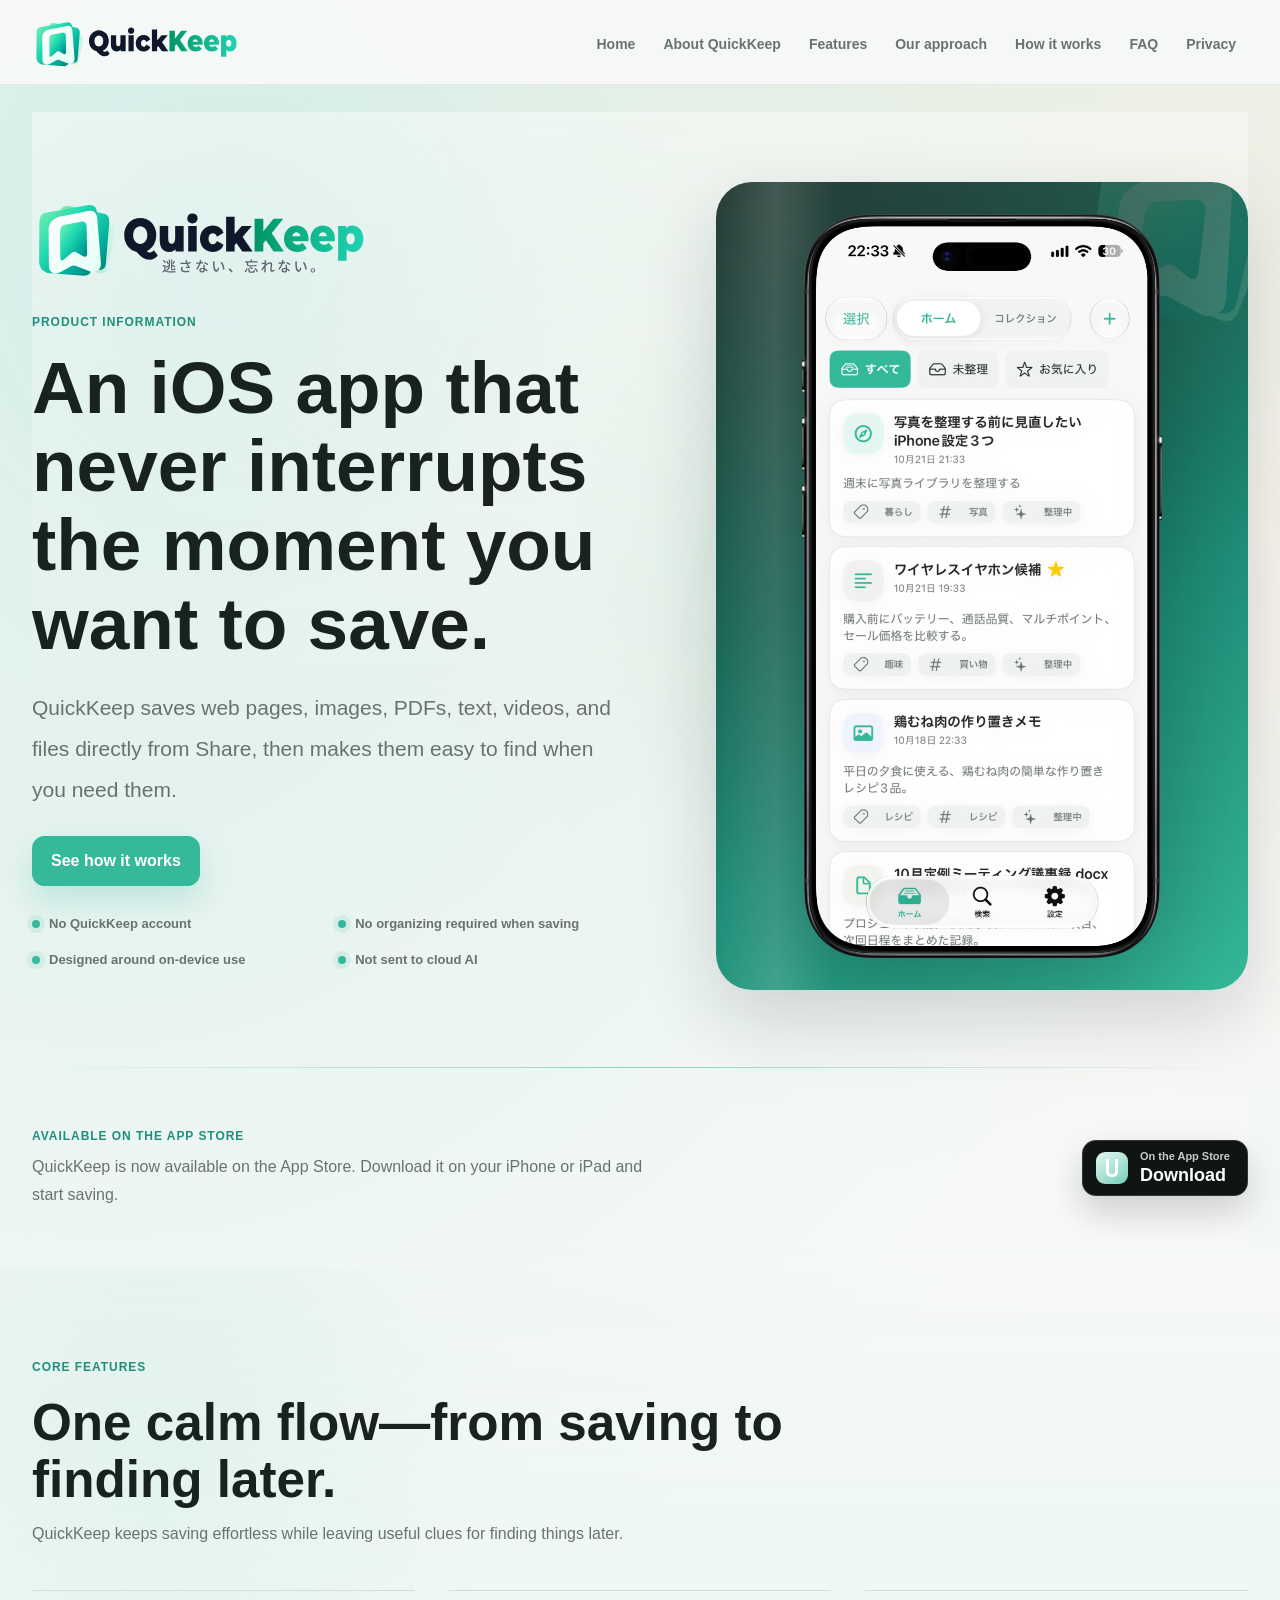
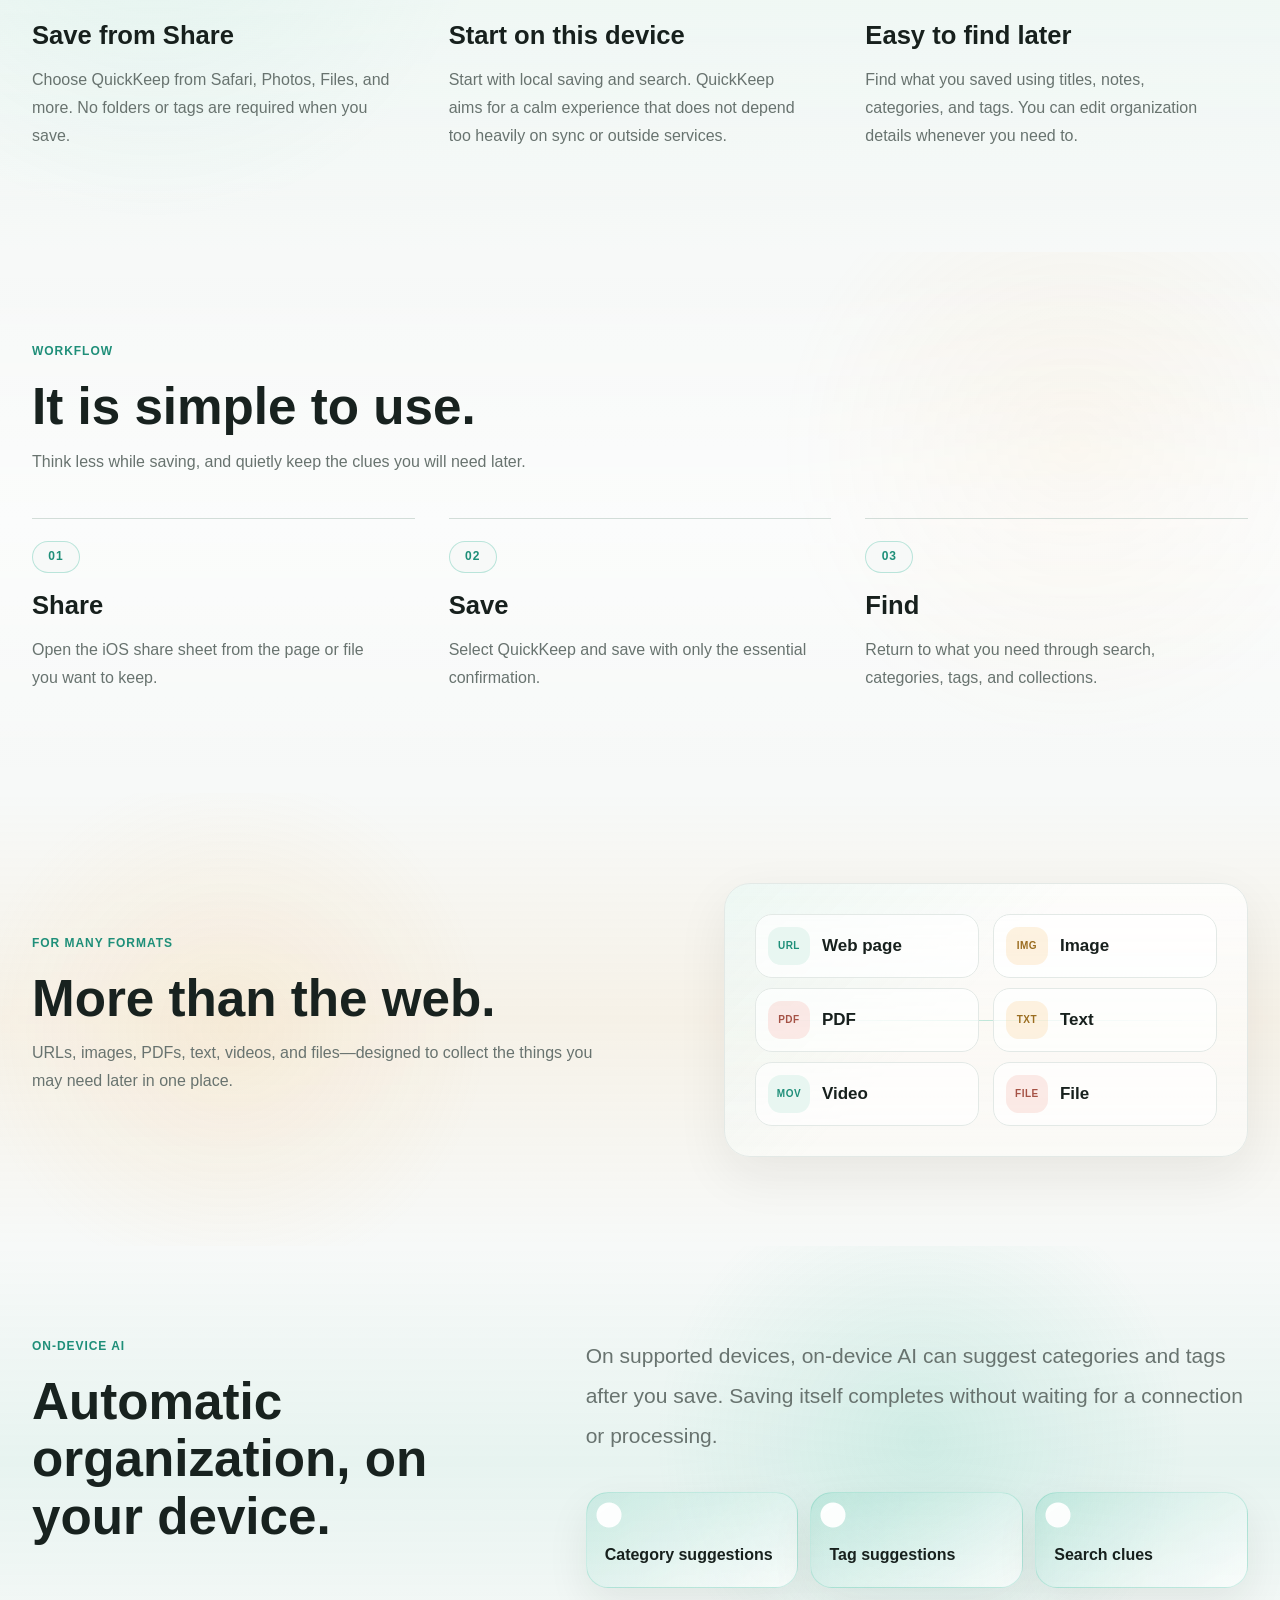
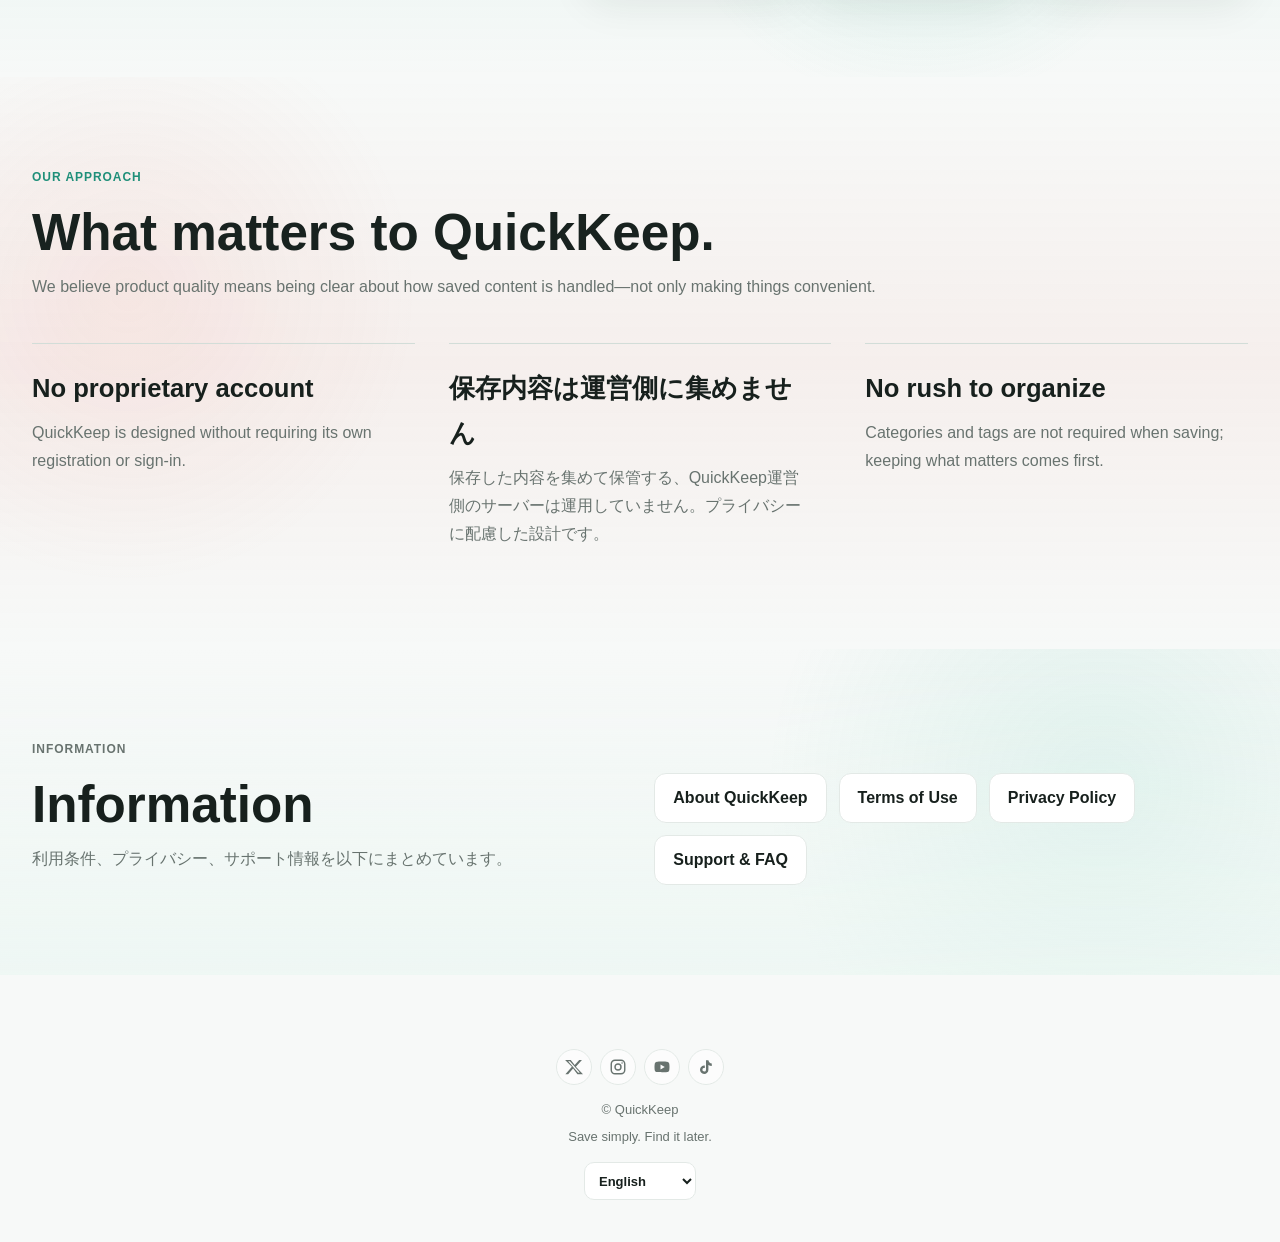
==== commit 8f373e17: "Add App Store download link" ====
--- a/index.html
+++ b/index.html
@@ -88,18 +88,18 @@
       </div>
     </section>
 
-    <section class="app-store-strip" aria-label="QuickKeepの公開予定">
-      <div>
-        <p class="eyebrow">Coming Soon</p>
-        <p>QuickKeepはApp Storeでの公開に向けて準備中です。公開後、この場所からストアページへ移動できるようになります。</p>
-      </div>
-      <span class="app-store-badge" role="button" aria-disabled="true">
+    <section class="app-store-strip" aria-label="QuickKeepをApp Storeで入手">
+      <div>
+        <p class="eyebrow">App Storeで配信中</p>
+        <p>QuickKeepはApp Storeで配信中です。iPhoneやiPadにダウンロードして、保存をはじめましょう。</p>
+      </div>
+      <a class="app-store-badge" href="https://apps.apple.com/app/id6824805554" target="_blank" rel="noopener noreferrer" aria-label="App StoreでQuickKeepを入手（新しいタブで開く）">
         <span class="app-store-icon" aria-hidden="true"></span>
         <span>
           <small>App Storeで</small>
-          <strong>公開予定</strong>
+          <strong>ダウンロード</strong>
         </span>
-      </span>
+      </a>
     </section>
 
     <section class="feature-band" id="features" aria-labelledby="features-title">
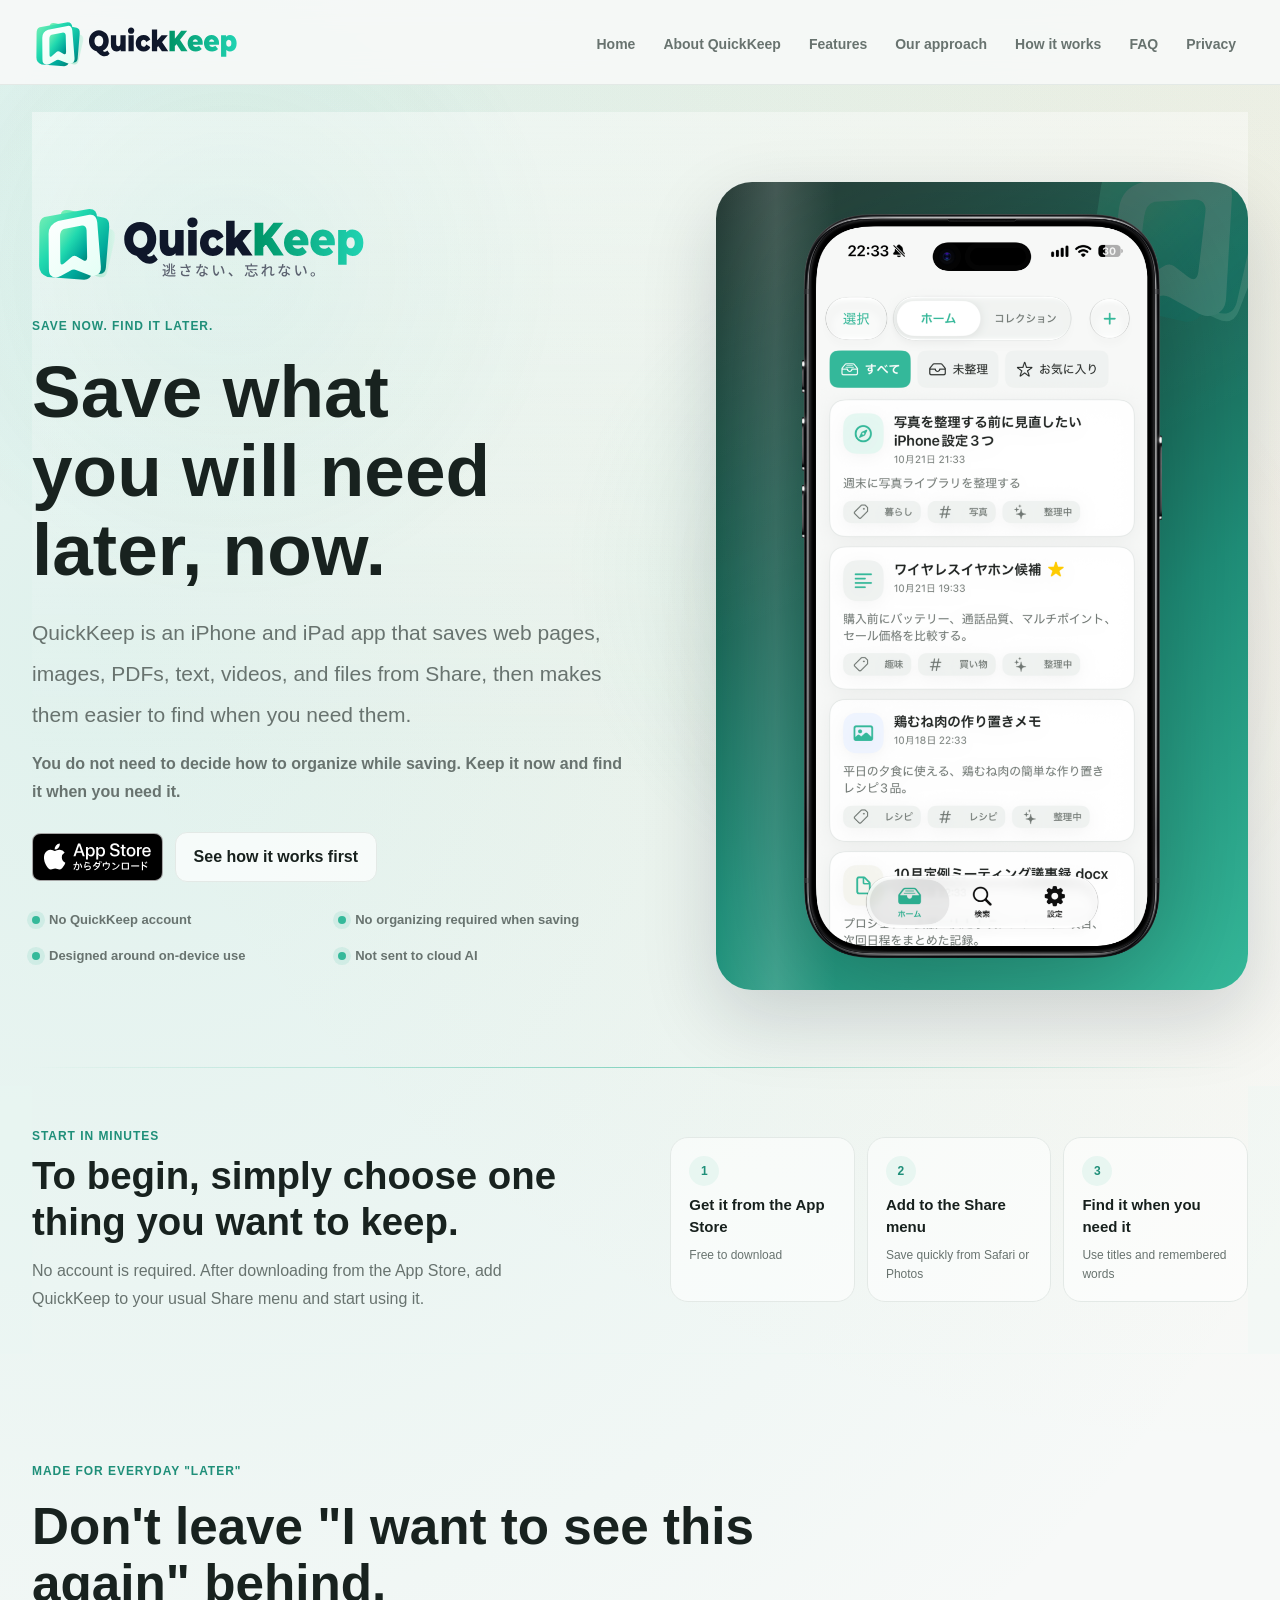
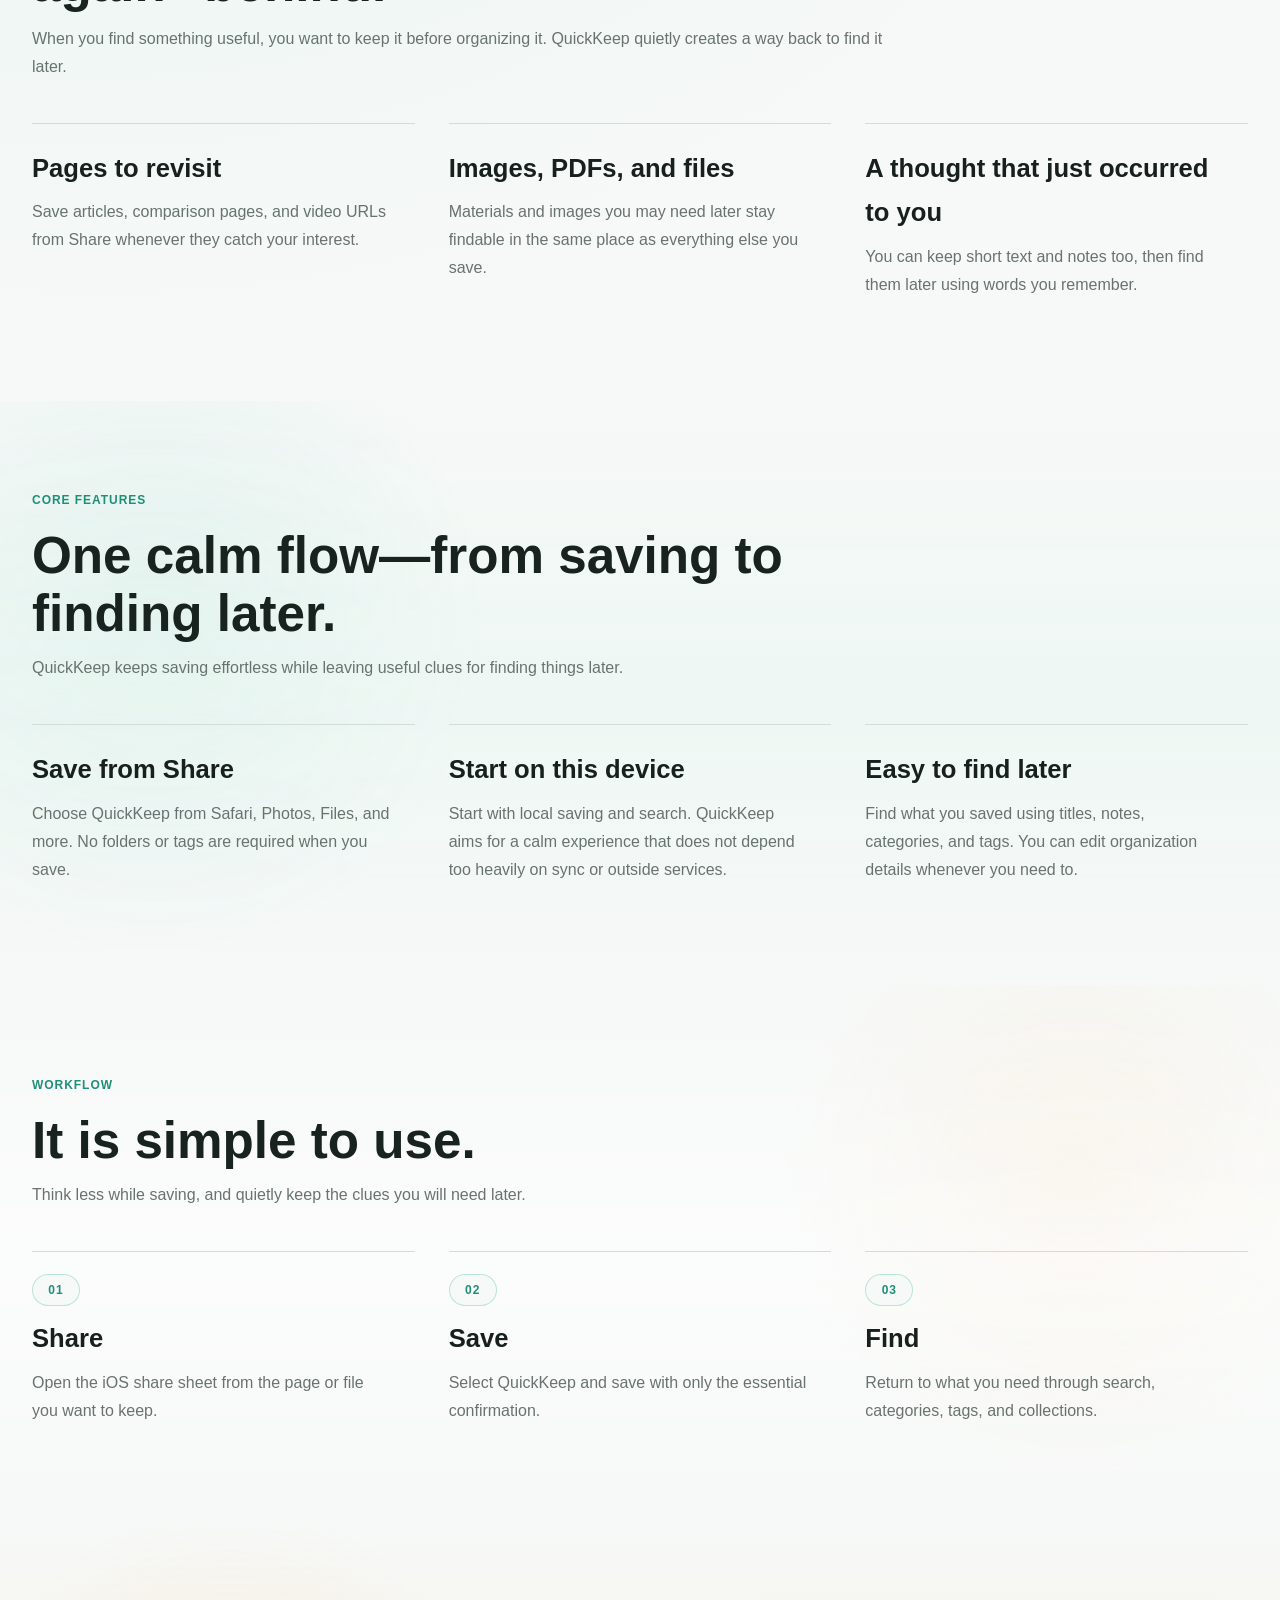
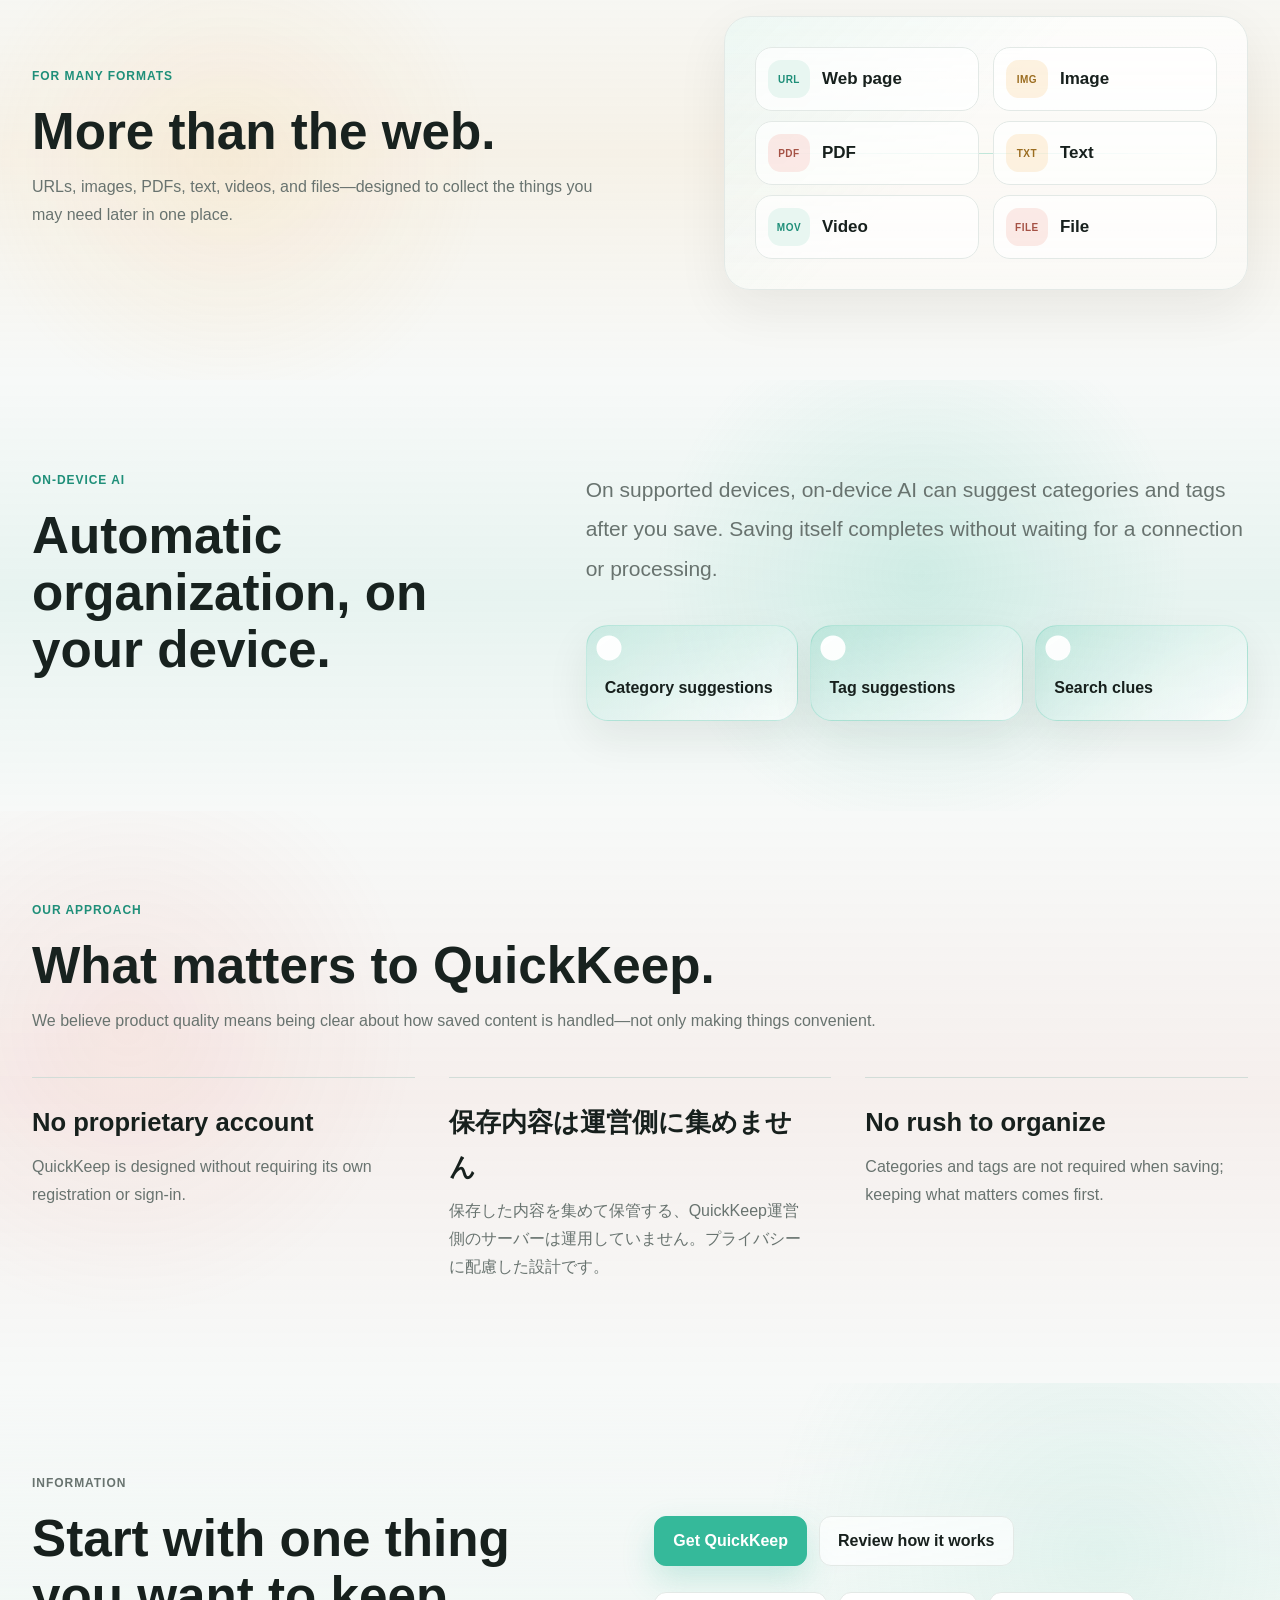
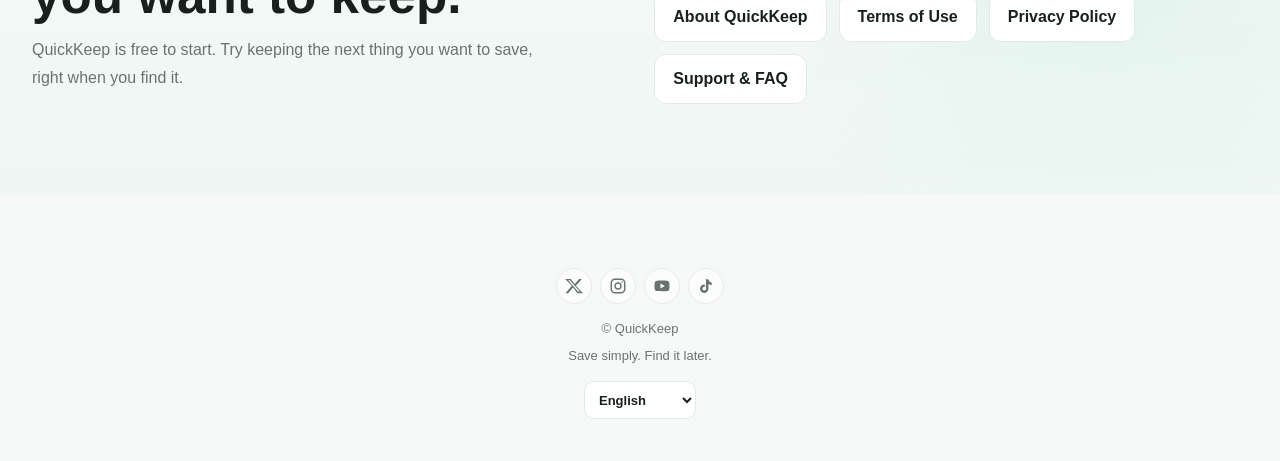
==== commit 636576c6: "Improve App Store flow and SEO" ====
--- a/index.html
+++ b/index.html
@@ -4,30 +4,50 @@
   <meta charset="utf-8">
   <meta name="viewport" content="width=device-width, initial-scale=1">
   <meta name="google-site-verification" content="C9U7IjosDgKluSuNln_pezql-xdJJOfooeDd85m5L50">
-  <title>QuickKeep - あとで見つかる、かんたん保存。</title>
-  <meta name="description" content="QuickKeepは、Webページ、画像、PDF、テキストなどを共有からすばやく保存し、あとで探しやすくするiOSアプリです。">
+  <title>QuickKeep｜Web・画像・PDFを共有から保存、あとで見つけるiPhone・iPadアプリ</title>
+  <meta name="description" content="QuickKeepは、Webページ、画像、PDF、テキスト、動画、ファイルを共有からすばやく保存し、あとで必要なものを見つけやすくするiPhone・iPadアプリです。">
   <link rel="canonical" href="https://shirokumalab.github.io/quickkeep-web/">
+  <meta name="apple-itunes-app" content="app-id=6824805554">
+  <meta name="theme-color" content="#35b99a">
   <meta property="og:locale" content="ja_JP">
   <meta property="og:type" content="website">
   <meta property="og:site_name" content="QuickKeep">
-  <meta property="og:title" content="QuickKeep - あとで見つかる、かんたん保存。">
-  <meta property="og:description" content="Webページ、画像、PDF、テキストなどを共有からすばやく保存し、あとで探しやすくするiOSアプリです。">
+  <meta property="og:title" content="QuickKeep｜共有から保存、あとで見つける">
+  <meta property="og:description" content="Webページ、画像、PDF、テキスト、動画、ファイルを共有から保存。必要なときに見つけやすくするiPhone・iPadアプリです。">
   <meta property="og:url" content="https://shirokumalab.github.io/quickkeep-web/">
   <meta property="og:image" content="https://shirokumalab.github.io/quickkeep-web/assets/quickkeep-home.png">
+  <meta property="og:image:alt" content="保存済みアイテムを一覧表示するQuickKeepのホーム画面">
   <meta name="twitter:card" content="summary_large_image">
-  <meta name="twitter:title" content="QuickKeep - あとで見つかる、かんたん保存。">
-  <meta name="twitter:description" content="Webページ、画像、PDF、テキストなどを共有からすばやく保存し、あとで探しやすくするiOSアプリです。">
+  <meta name="twitter:title" content="QuickKeep｜共有から保存、あとで見つける">
+  <meta name="twitter:description" content="Webページ、画像、PDF、テキスト、動画、ファイルを共有から保存。必要なときに見つけやすくするiPhone・iPadアプリです。">
   <meta name="twitter:image" content="https://shirokumalab.github.io/quickkeep-web/assets/quickkeep-home.png">
+  <meta name="twitter:image:alt" content="保存済みアイテムを一覧表示するQuickKeepのホーム画面">
   <link rel="icon" type="image/svg+xml" href="./assets/brand/app-icon.svg?v=2">
-  <link rel="stylesheet" href="./assets/site.css?v=20261022-0002">
+  <link rel="stylesheet" href="./assets/site.css?v=20261029-0001">
   <script type="application/ld+json">
     {
       "@context": "https://schema.org",
-      "@type": "WebSite",
-      "name": "QuickKeep",
-      "url": "https://shirokumalab.github.io/quickkeep-web/",
-      "description": "Webページ、画像、PDF、テキストなどを共有からすばやく保存し、あとで探しやすくするiOSアプリです。",
-      "inLanguage": "ja-JP"
+      "@graph": [
+        {
+          "@type": "WebSite",
+          "@id": "https://shirokumalab.github.io/quickkeep-web/#website",
+          "name": "QuickKeep",
+          "url": "https://shirokumalab.github.io/quickkeep-web/",
+          "inLanguage": "ja-JP"
+        },
+        {
+          "@type": "SoftwareApplication",
+          "@id": "https://shirokumalab.github.io/quickkeep-web/#app",
+          "name": "QuickKeep",
+          "applicationCategory": "ProductivityApplication",
+          "operatingSystem": "iOS",
+          "description": "Webページ、画像、PDF、テキスト、動画、ファイルを共有から保存し、あとで見つけやすくするiPhone・iPadアプリです。",
+          "downloadUrl": "https://apps.apple.com/app/id6824805554",
+          "url": "https://shirokumalab.github.io/quickkeep-web/",
+          "screenshot": "https://shirokumalab.github.io/quickkeep-web/assets/quickkeep-home.png",
+          "featureList": ["共有から保存", "キーワード検索", "カテゴリ・タグ・コレクションでの整理", "端末内AIによる整理補助"]
+        }
+      ]
     }
   </script>
 </head>
@@ -66,11 +86,15 @@
           <source srcset="./assets/brand/logo-horizontal-tagline-dark.svg" media="(prefers-color-scheme: dark)">
           <img class="hero-logo" src="./assets/brand/logo-horizontal-tagline.svg" alt="QuickKeep - Save now. Find it later.">
         </picture>
-        <p class="eyebrow">Product Information</p>
-        <h1 id="hero-title">保存したい瞬間を止めない、iOSのための保存アプリ。</h1>
-        <p class="lead">QuickKeepは、Webページ、画像、PDF、テキスト、動画、ファイルを共有からすばやく保存し、必要なときに探しやすくするアプリです。</p>
+        <p class="eyebrow">Save now. Find it later.</p>
+        <h1 id="hero-title">あとで必要になるものを、今すぐ保存。</h1>
+        <p class="lead">QuickKeepは、Webページ、画像、PDF、テキスト、動画、ファイルを共有からすばやく保存し、必要なときに見つけやすくするiPhone・iPadアプリです。</p>
+        <p class="hero-supporting">保存時に整理を決めなくても大丈夫。まず残して、必要になったときに探せます。</p>
         <div class="hero-actions">
-          <a class="button primary" href="./guide/">使い方を見る</a>
+          <a class="app-store-badge" href="https://apps.apple.com/app/id6824805554" target="_blank" rel="noopener noreferrer">
+            <img src="./assets/download-on-the-app-store-ja.svg" alt="App Storeからダウンロード">
+          </a>
+          <a class="button secondary" href="./guide/">まず使い方を見る</a>
         </div>
         <div class="hero-meta" aria-label="QuickKeepの方針">
           <span>QuickKeepアカウント不要</span>
@@ -88,18 +112,39 @@
       </div>
     </section>
 
-    <section class="app-store-strip" aria-label="QuickKeepをApp Storeで入手">
-      <div>
-        <p class="eyebrow">App Storeで配信中</p>
-        <p>QuickKeepはApp Storeで配信中です。iPhoneやiPadにダウンロードして、保存をはじめましょう。</p>
-      </div>
-      <a class="app-store-badge" href="https://apps.apple.com/app/id6824805554" target="_blank" rel="noopener noreferrer" aria-label="App StoreでQuickKeepを入手（新しいタブで開く）">
-        <span class="app-store-icon" aria-hidden="true"></span>
-        <span>
-          <small>App Storeで</small>
-          <strong>ダウンロード</strong>
-        </span>
-      </a>
+    <section class="app-store-strip" aria-labelledby="start-title">
+      <div>
+        <p class="eyebrow">Start in minutes</p>
+        <h2 id="start-title">最初にすることは、残したいものをひとつ選ぶだけ。</h2>
+        <p>アカウント登録は不要です。App Storeから入手したら、いつもの共有メニューにQuickKeepを追加して使い始められます。</p>
+      </div>
+      <ol class="start-steps">
+        <li><span>1</span><strong>App Storeから入手</strong><small>無料でダウンロード</small></li>
+        <li><span>2</span><strong>共有メニューに追加</strong><small>Safariや写真からすぐ保存</small></li>
+        <li><span>3</span><strong>必要なときに探す</strong><small>タイトルや言葉を手がかりに</small></li>
+      </ol>
+    </section>
+
+    <section class="content-section usecase-section" aria-labelledby="usecase-title">
+      <div class="section-heading">
+        <p class="eyebrow">Made for everyday “later”</p>
+        <h2 id="usecase-title">「また見たい」を、置き去りにしない。</h2>
+        <p>情報を見つけた瞬間は、整理するより先に残したいもの。QuickKeepは、あとで探すための入口を静かに作ります。</p>
+      </div>
+      <div class="usecase-grid">
+        <article>
+          <h3>読み返したいページ</h3>
+          <p>記事、比較ページ、動画のURLを、気になったタイミングで共有から保存できます。</p>
+        </article>
+        <article>
+          <h3>画像・PDF・ファイル</h3>
+          <p>あとで必要になりそうな資料や画像も、ほかの保存物と同じ場所で見つけられます。</p>
+        </article>
+        <article>
+          <h3>ふと思いついたこと</h3>
+          <p>短いテキストやメモも残せます。覚えている言葉から、あとで探し直せます。</p>
+        </article>
+      </div>
     </section>
 
     <section class="feature-band" id="features" aria-labelledby="features-title">
@@ -207,14 +252,20 @@
     <section class="content-section final-cta" id="info" aria-labelledby="info-title">
       <div>
         <p class="eyebrow">Information</p>
-        <h2 id="info-title">公開情報</h2>
-        <p>利用条件、プライバシー、サポート情報を以下にまとめています。</p>
-      </div>
-      <div class="link-row">
-        <a href="./about/">QuickKeepについて</a>
-        <a href="./terms/">利用規約</a>
-        <a href="./privacy/">プライバシーポリシー</a>
-        <a href="./support/">サポート・FAQ</a>
+        <h2 id="info-title">まずは、残したいものをひとつ。</h2>
+        <p>QuickKeepは無料で始められます。保存したい瞬間を、そのまま残してみてください。</p>
+      </div>
+      <div>
+        <div class="hero-actions">
+          <a class="button primary" href="https://apps.apple.com/app/id6824805554" target="_blank" rel="noopener noreferrer">QuickKeepを入手する</a>
+          <a class="button secondary" href="./guide/">使い方を確認する</a>
+        </div>
+        <div class="link-row">
+          <a href="./about/">QuickKeepについて</a>
+          <a href="./terms/">利用規約</a>
+          <a href="./privacy/">プライバシーポリシー</a>
+          <a href="./support/">サポート・FAQ</a>
+        </div>
       </div>
     </section>
   </main>
@@ -237,6 +288,6 @@
     <span>© QuickKeep</span>
     <span>あとで見つかる、かんたん保存。</span>
   </footer>
-  <script src="./assets/i18n.js?v=20261022-0001" defer></script>
+  <script src="./assets/i18n.js?v=20261029-0001" defer></script>
 </body>
 </html>
--- a/assets/site.css
+++ b/assets/site.css
@@ -527,6 +527,13 @@
   line-height: 1.95;
 }
 
+.hero-supporting {
+  max-width: 640px;
+  margin: 14px 0 0;
+  color: var(--muted);
+  font-weight: 700;
+}
+
 .hero-actions,
 .link-row {
   display: flex;
@@ -568,65 +575,22 @@
 }
 
 .app-store-badge {
-  min-height: 56px;
   display: inline-flex;
   align-items: center;
-  gap: 12px;
-  border-radius: 14px;
-  padding: 8px 17px 8px 13px;
-  color: #fff;
-  background: #101412;
-  border: 1px solid rgba(255, 255, 255, 0.14);
-  box-shadow: 0 16px 34px rgba(16, 20, 18, 0.18);
-  animation: softPulse 4.8s ease-in-out infinite;
-}
-
-.app-store-badge small,
-.app-store-badge strong {
+  line-height: 0;
+}
+
+.app-store-badge img {
   display: block;
-  color: #fff;
-  line-height: 1.05;
-}
-
-.app-store-badge small {
-  font-size: 11px;
-  font-weight: 700;
-  opacity: 0.78;
-}
-
-.app-store-badge strong {
-  margin-top: 3px;
-  font-size: 18px;
-  font-weight: 800;
-}
-
-.app-store-icon {
-  width: 32px;
-  height: 32px;
-  border-radius: 9px;
-  background:
-    linear-gradient(145deg, rgba(255, 255, 255, 0.88), rgba(255, 255, 255, 0.32)),
-    var(--accent);
-  position: relative;
-}
-
-.app-store-icon::before {
-  content: "";
-  position: absolute;
-  left: 10px;
-  right: 10px;
-  top: 7px;
-  bottom: 7px;
-  border: 3px solid #fff;
-  border-top: 0;
-  border-radius: 0 0 5px 5px;
+  width: auto;
+  height: 48px;
 }
 
 .app-store-strip {
-  display: flex;
+  display: grid;
+  grid-template-columns: minmax(0, 0.95fr) minmax(420px, 1fr);
   align-items: center;
-  justify-content: space-between;
-  gap: 24px;
+  gap: clamp(32px, 7vw, 96px);
   padding: clamp(26px, 4vw, 40px) 0;
   border-top: 1px solid var(--line);
   border-bottom: 1px solid var(--line);
@@ -644,6 +608,59 @@
 
 .app-store-strip .eyebrow {
   margin-bottom: 6px;
+}
+
+.app-store-strip h2 {
+  max-width: 700px;
+  margin: 0 0 12px;
+  font-size: clamp(26px, 3vw, 42px);
+  line-height: 1.2;
+}
+
+.start-steps {
+  display: grid;
+  grid-template-columns: repeat(3, minmax(0, 1fr));
+  gap: 12px;
+  list-style: none;
+  margin: 0;
+  padding: 0;
+}
+
+.start-steps li {
+  min-height: 160px;
+  display: flex;
+  flex-direction: column;
+  align-items: flex-start;
+  justify-content: flex-start;
+  gap: 8px;
+  padding: 18px;
+  border: 1px solid var(--line);
+  border-radius: 18px;
+  background: rgba(255, 255, 255, 0.56);
+}
+
+.start-steps span {
+  width: 30px;
+  height: 30px;
+  display: inline-grid;
+  place-items: center;
+  border-radius: 999px;
+  color: var(--accent-deep);
+  background: var(--soft);
+  font-size: 12px;
+  font-weight: 900;
+}
+
+.start-steps strong {
+  color: var(--text);
+  font-size: 15px;
+  line-height: 1.45;
+}
+
+.start-steps small {
+  color: var(--muted);
+  font-size: 12px;
+  line-height: 1.55;
 }
 
 .hero-meta {
@@ -999,7 +1016,8 @@
 
 .feature-grid,
 .process-grid,
-.assurance-grid {
+.assurance-grid,
+.usecase-grid {
   display: grid;
   grid-template-columns: repeat(3, minmax(0, 1fr));
   gap: clamp(18px, 3vw, 34px);
@@ -1007,7 +1025,8 @@
 
 .feature,
 .process-grid article,
-.assurance-grid article {
+.assurance-grid article,
+.usecase-grid article {
   border-top: 1px solid var(--line-strong);
   min-height: 150px;
   padding-top: 22px;
@@ -1024,14 +1043,16 @@
 
 .feature:hover,
 .process-grid article:hover,
-.assurance-grid article:hover {
+.assurance-grid article:hover,
+.usecase-grid article:hover {
   border-color: rgba(53, 185, 154, 0.42);
   transform: translateY(-3px);
 }
 
 .feature h3,
 .process-grid h3,
-.assurance-grid h3 {
+.assurance-grid h3,
+.usecase-grid h3 {
   margin: 0 0 8px;
   font-size: clamp(20px, 2vw, 26px);
 }
@@ -1551,6 +1572,7 @@
   .feature-grid,
   .process-grid,
   .assurance-grid,
+  .usecase-grid,
   .final-cta,
   .split,
   .ai-section,
@@ -1692,9 +1714,16 @@
   }
 
   .app-store-strip {
-    align-items: flex-start;
-    flex-direction: column;
+    grid-template-columns: 1fr;
     gap: 16px;
+  }
+
+  .start-steps {
+    grid-template-columns: 1fr;
+  }
+
+  .start-steps li {
+    min-height: 0;
   }
 
   .visual-stage {
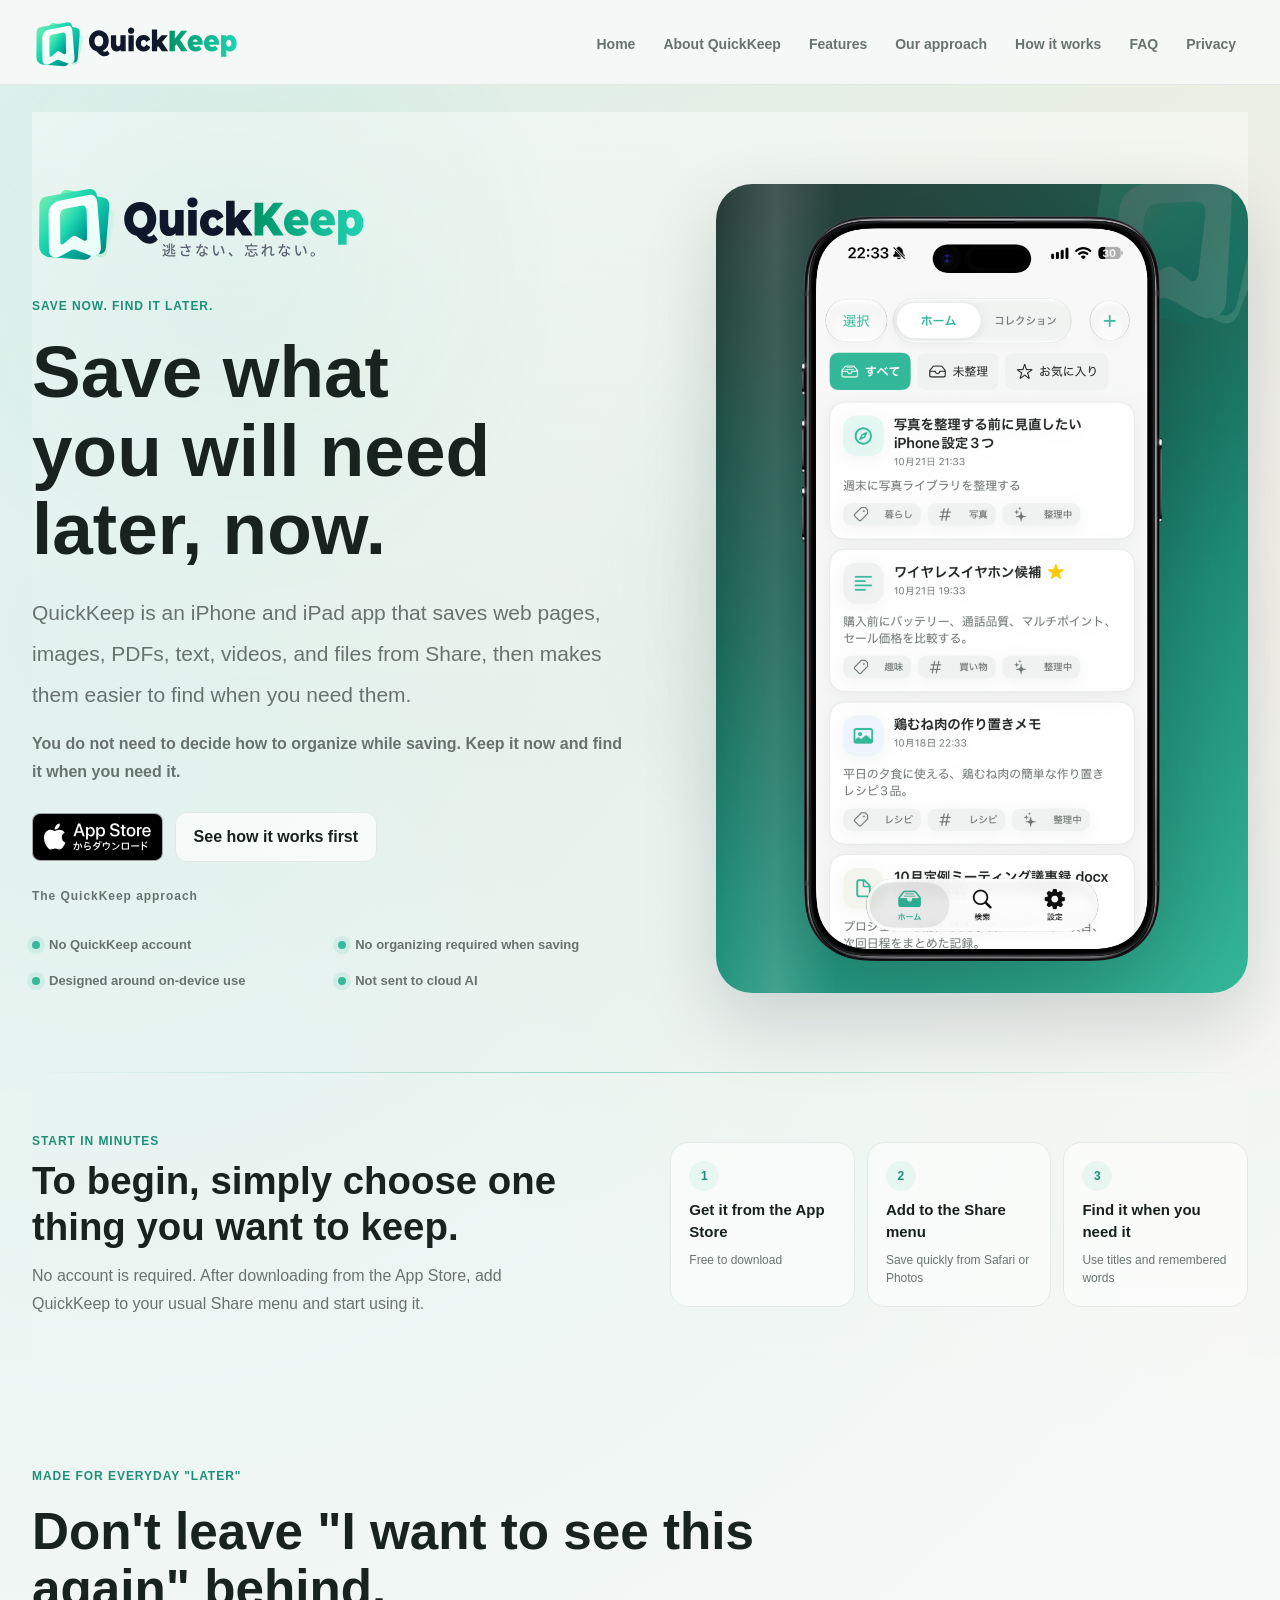
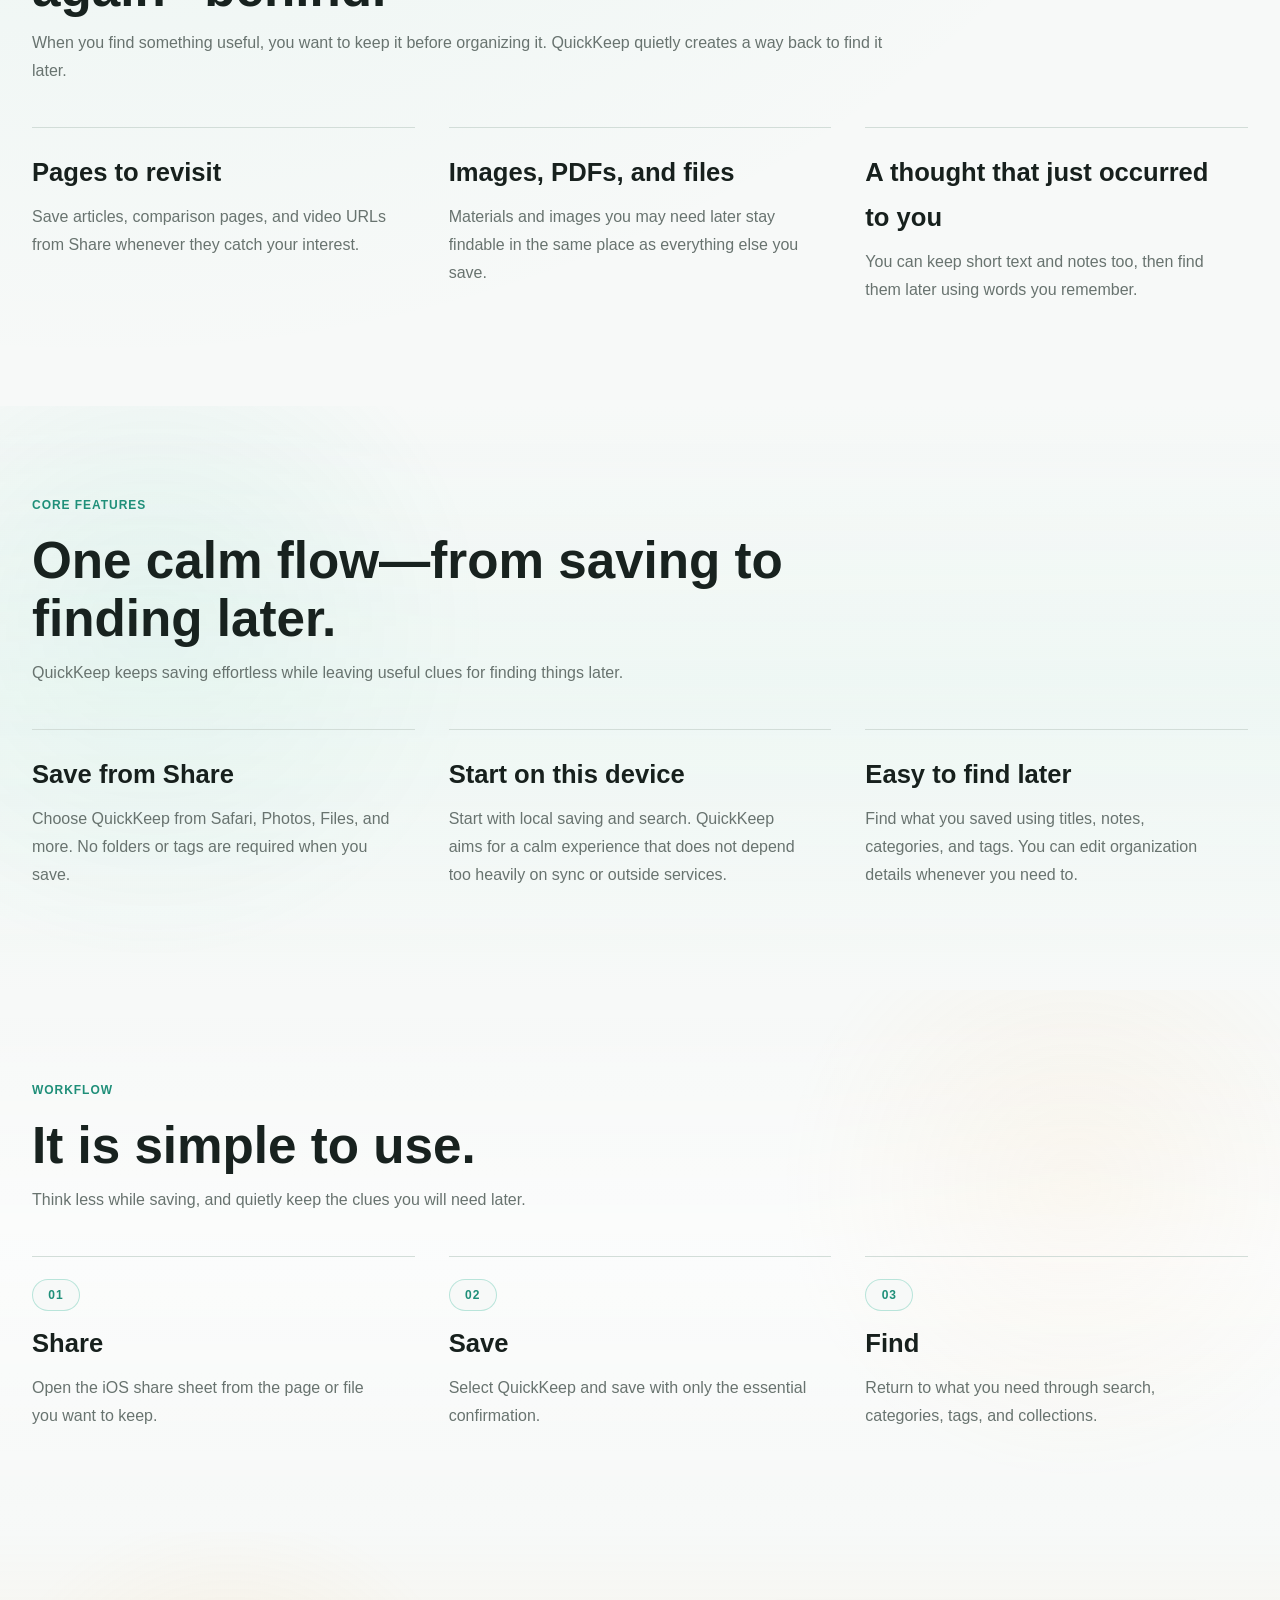
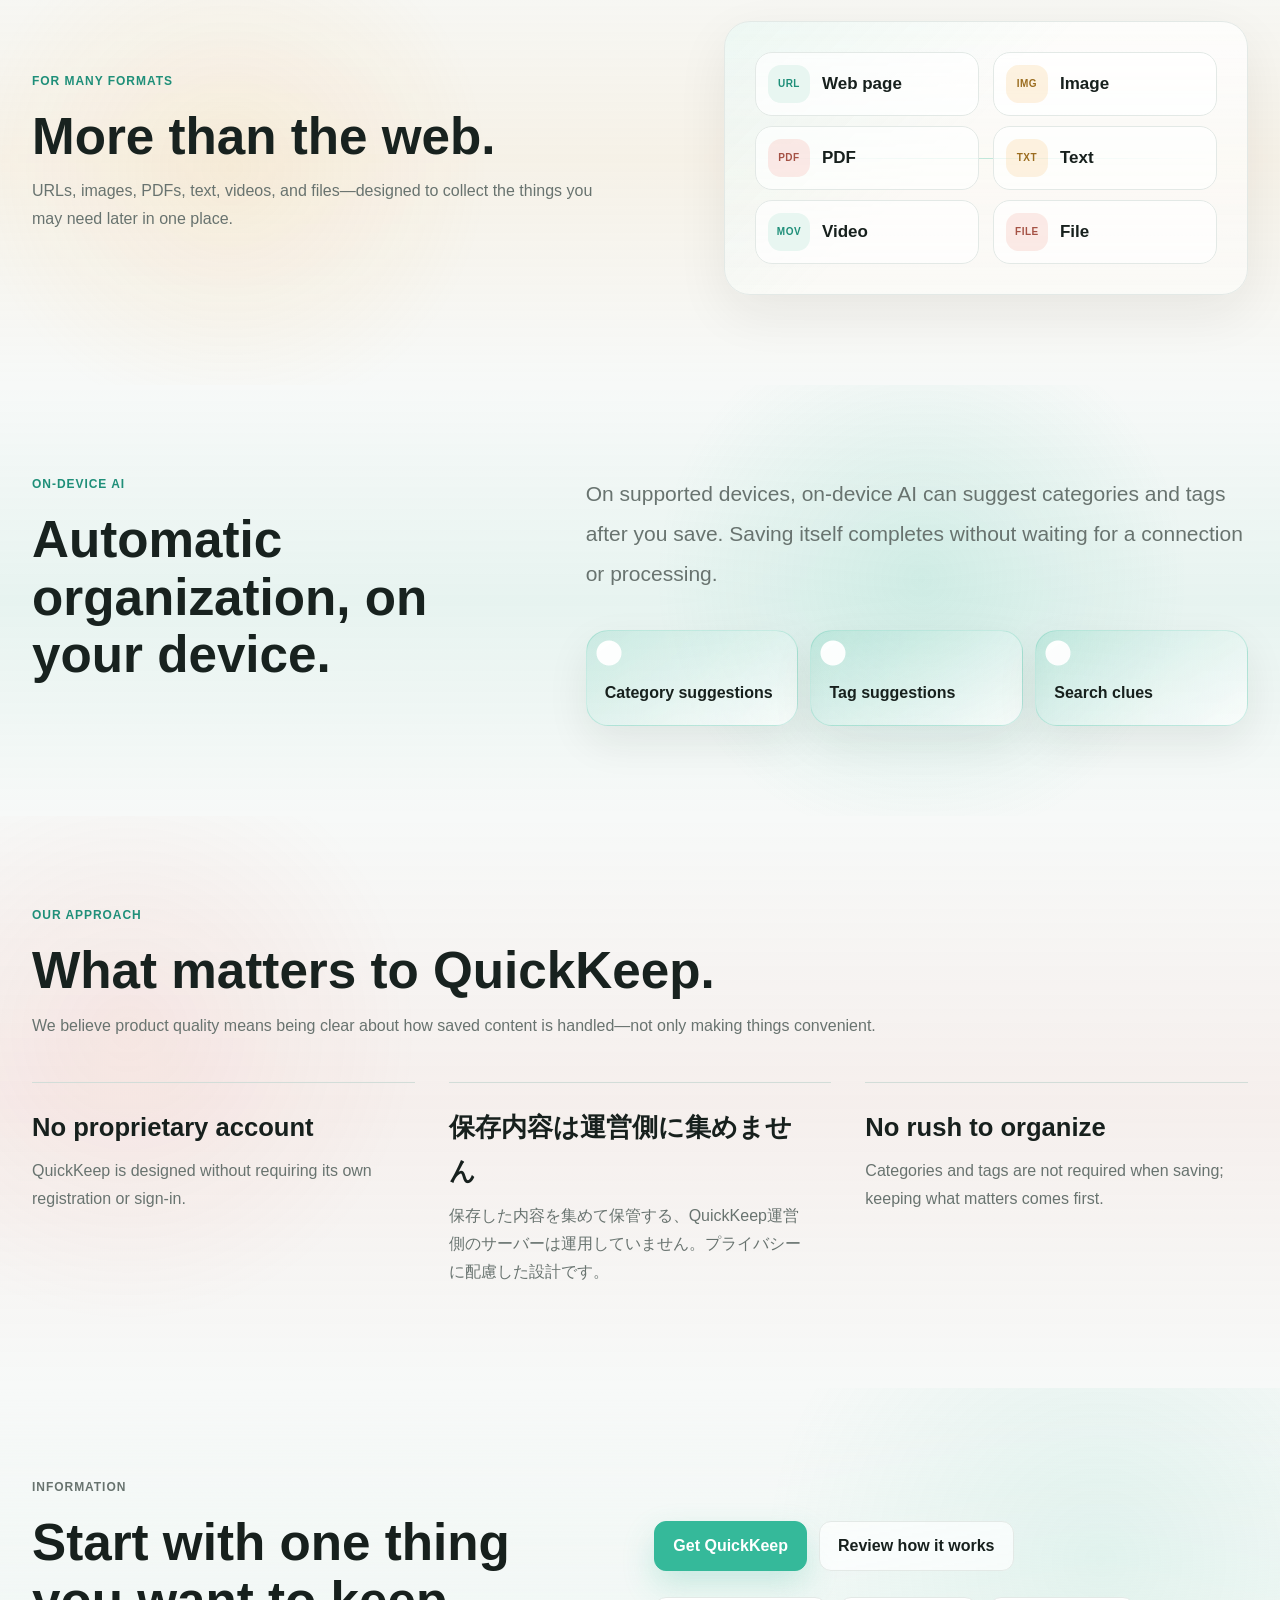
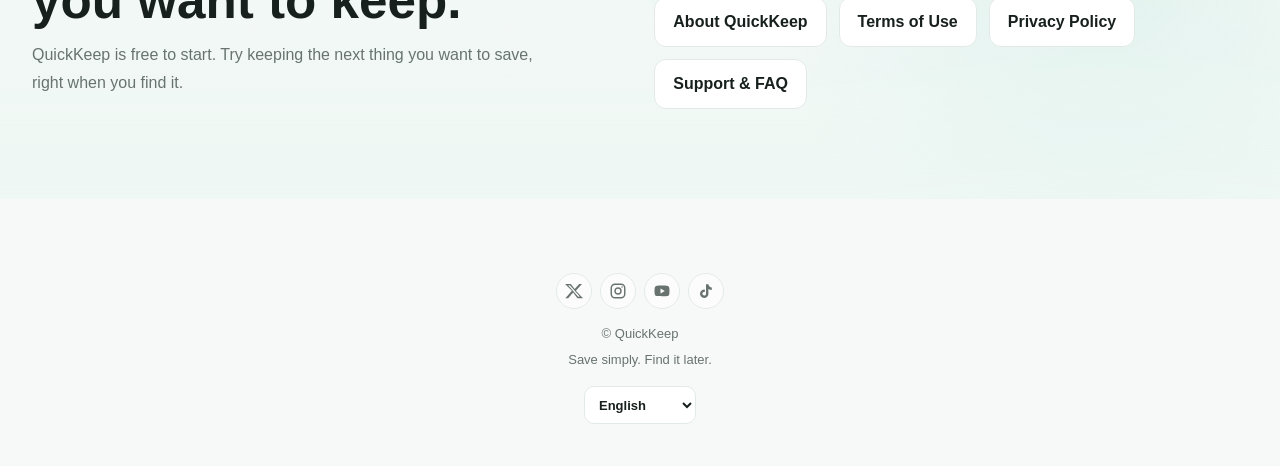
==== commit 3058f3e0: "Balance mobile hero and CTA hierarchy" ====
--- a/index.html
+++ b/index.html
@@ -23,7 +23,7 @@
   <meta name="twitter:image" content="https://shirokumalab.github.io/quickkeep-web/assets/quickkeep-home.png">
   <meta name="twitter:image:alt" content="保存済みアイテムを一覧表示するQuickKeepのホーム画面">
   <link rel="icon" type="image/svg+xml" href="./assets/brand/app-icon.svg?v=2">
-  <link rel="stylesheet" href="./assets/site.css?v=20261029-0001">
+  <link rel="stylesheet" href="./assets/site.css?v=20261030-0002">
   <script type="application/ld+json">
     {
       "@context": "https://schema.org",
@@ -96,11 +96,14 @@
           </a>
           <a class="button secondary" href="./guide/">まず使い方を見る</a>
         </div>
-        <div class="hero-meta" aria-label="QuickKeepの方針">
-          <span>QuickKeepアカウント不要</span>
-          <span>保存時の整理入力なし</span>
-          <span>ローカル処理を中心に設計</span>
-          <span>クラウドAIに送らない</span>
+        <div class="hero-trust">
+          <p class="hero-trust-heading">QuickKeepの方針</p>
+          <div class="hero-meta" aria-label="QuickKeepの方針">
+            <span>QuickKeepアカウント不要</span>
+            <span>保存時の整理入力なし</span>
+            <span>ローカル処理を中心に設計</span>
+            <span>クラウドAIに送らない</span>
+          </div>
         </div>
       </div>
 
@@ -288,6 +291,6 @@
     <span>© QuickKeep</span>
     <span>あとで見つかる、かんたん保存。</span>
   </footer>
-  <script src="./assets/i18n.js?v=20261029-0001" defer></script>
+  <script src="./assets/i18n.js?v=20261030-0001" defer></script>
 </body>
 </html>
--- a/assets/site.css
+++ b/assets/site.css
@@ -534,6 +534,18 @@
   font-weight: 700;
 }
 
+.hero-trust {
+  margin-top: 24px;
+}
+
+.hero-trust-heading {
+  margin: 0;
+  color: var(--muted);
+  font-size: 12px;
+  font-weight: 900;
+  letter-spacing: 0.08em;
+}
+
 .hero-actions,
 .link-row {
   display: flex;
@@ -1713,6 +1725,44 @@
     font-size: 17px;
   }
 
+  .home-page .hero .hero-actions {
+    width: min(100%, 320px);
+    display: grid;
+    grid-template-columns: 1fr;
+    justify-items: start;
+    gap: 8px;
+    margin-top: 28px;
+  }
+
+  .home-page .hero .hero-actions .button.secondary {
+    min-height: 34px;
+    border: 0;
+    border-radius: 0;
+    padding: 0;
+    color: var(--accent-deep);
+    background: transparent;
+  }
+
+  .home-page .hero .hero-actions .button.secondary::after {
+    content: "→";
+    margin-left: 8px;
+    font-size: 1.1em;
+  }
+
+  .home-page .hero-trust {
+    margin-top: 28px;
+    padding: 16px;
+    border: 1px solid rgba(53, 185, 154, 0.18);
+    border-radius: 20px;
+    background: rgba(255, 255, 255, 0.52);
+  }
+
+  .home-page .hero-trust .hero-meta {
+    margin-top: 10px;
+    padding-top: 0;
+    border-top: 0;
+  }
+
   .app-store-strip {
     grid-template-columns: 1fr;
     gap: 16px;
@@ -1769,6 +1819,33 @@
 
   .hero-meta {
     grid-template-columns: repeat(2, minmax(0, 1fr));
+  }
+
+  .final-cta .hero-actions {
+    width: 100%;
+    display: grid;
+    grid-template-columns: 1fr;
+    gap: 10px;
+    margin-top: 28px;
+  }
+
+  .final-cta .hero-actions .button {
+    width: 100%;
+  }
+
+  .final-cta .link-row {
+    display: grid;
+    grid-template-columns: repeat(2, minmax(0, 1fr));
+    gap: 10px;
+    margin-top: 20px;
+  }
+
+  .final-cta .link-row a {
+    width: 100%;
+    min-height: 58px;
+    padding: 10px 8px;
+    text-align: center;
+    line-height: 1.35;
   }
 
   .format-showcase {
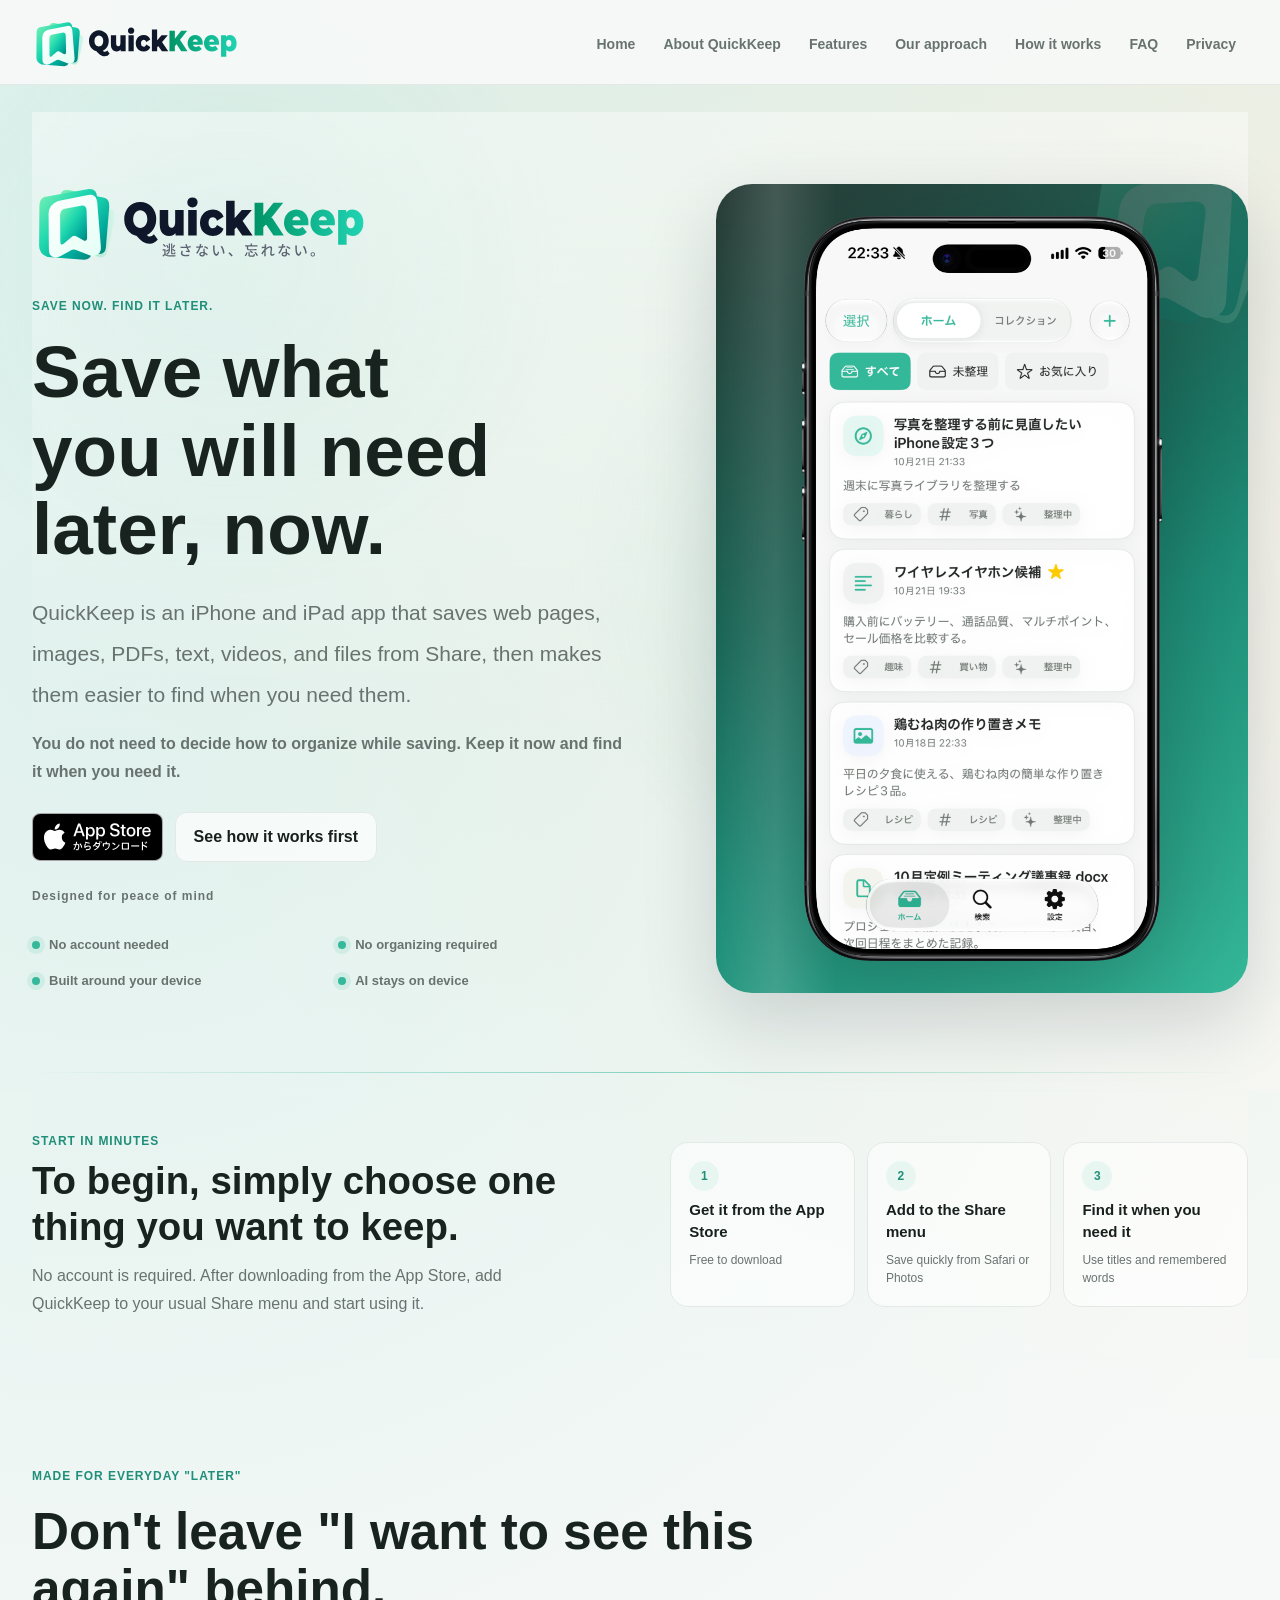
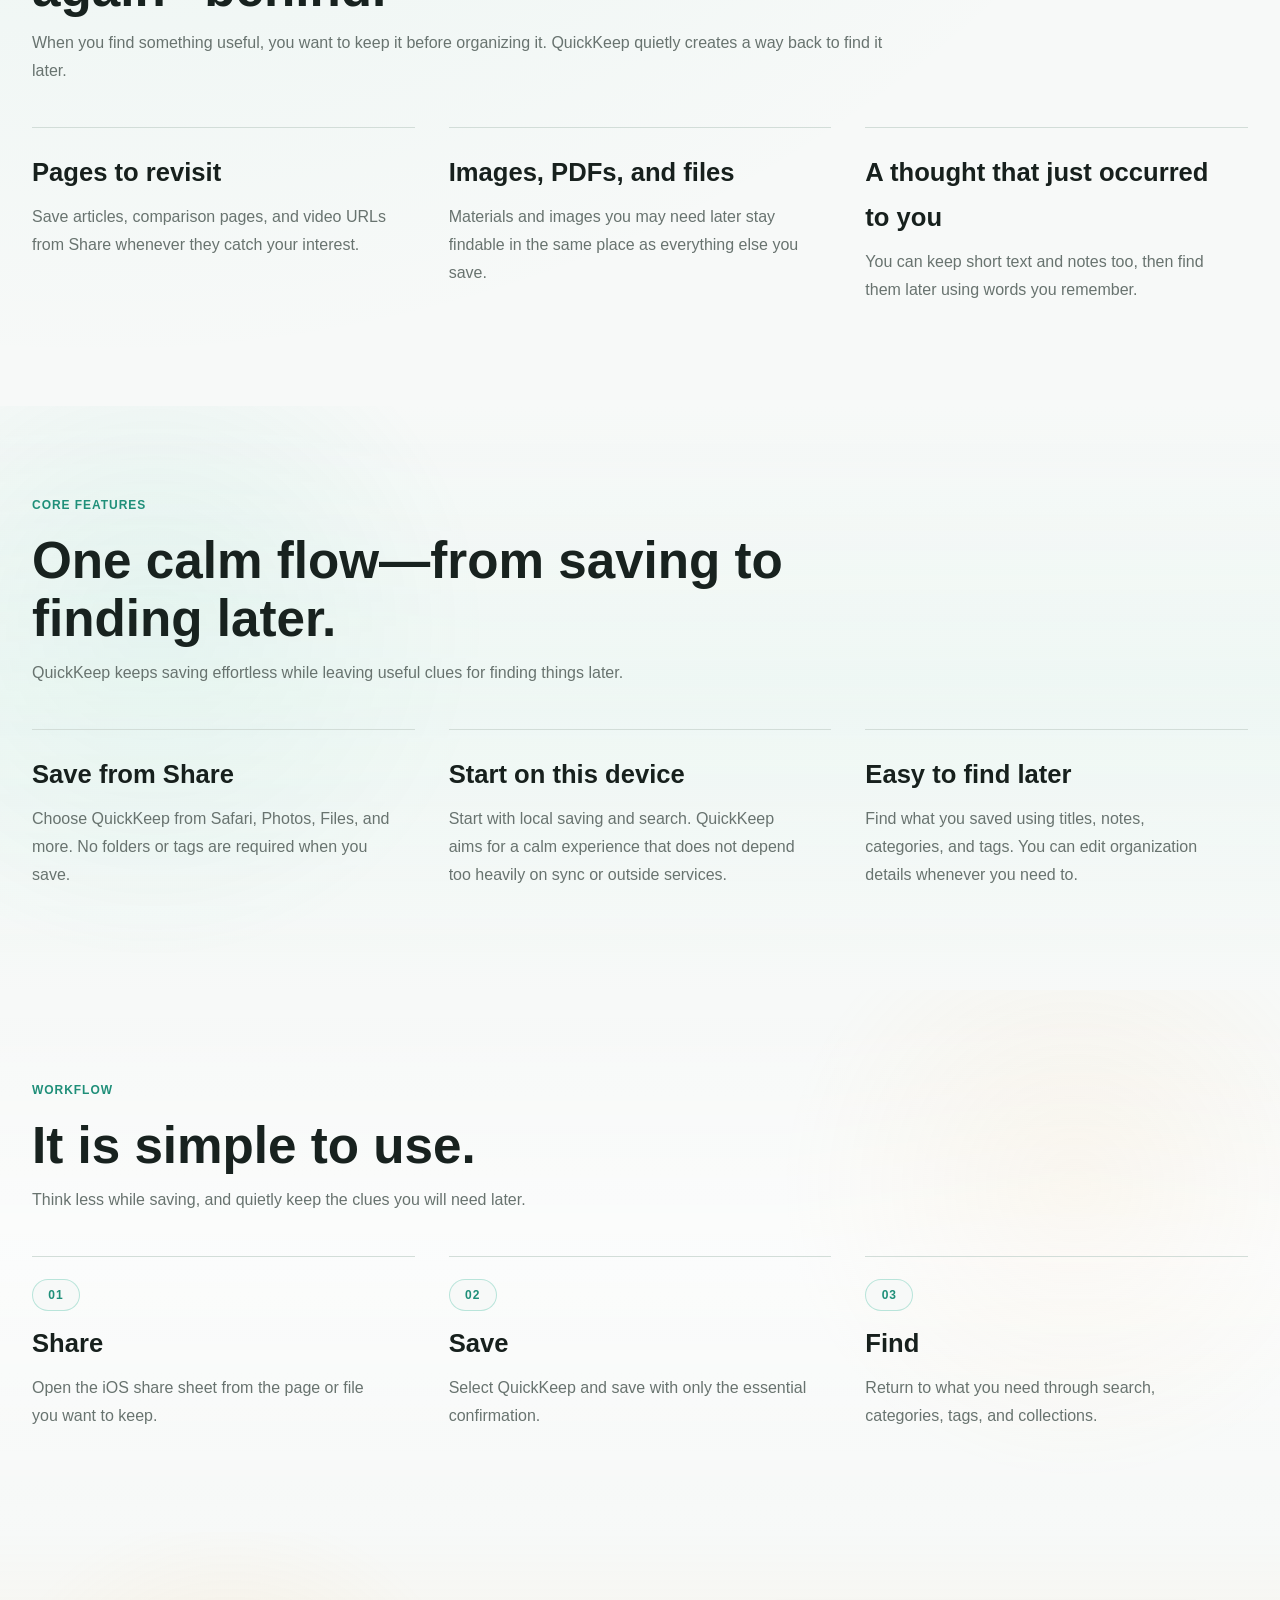
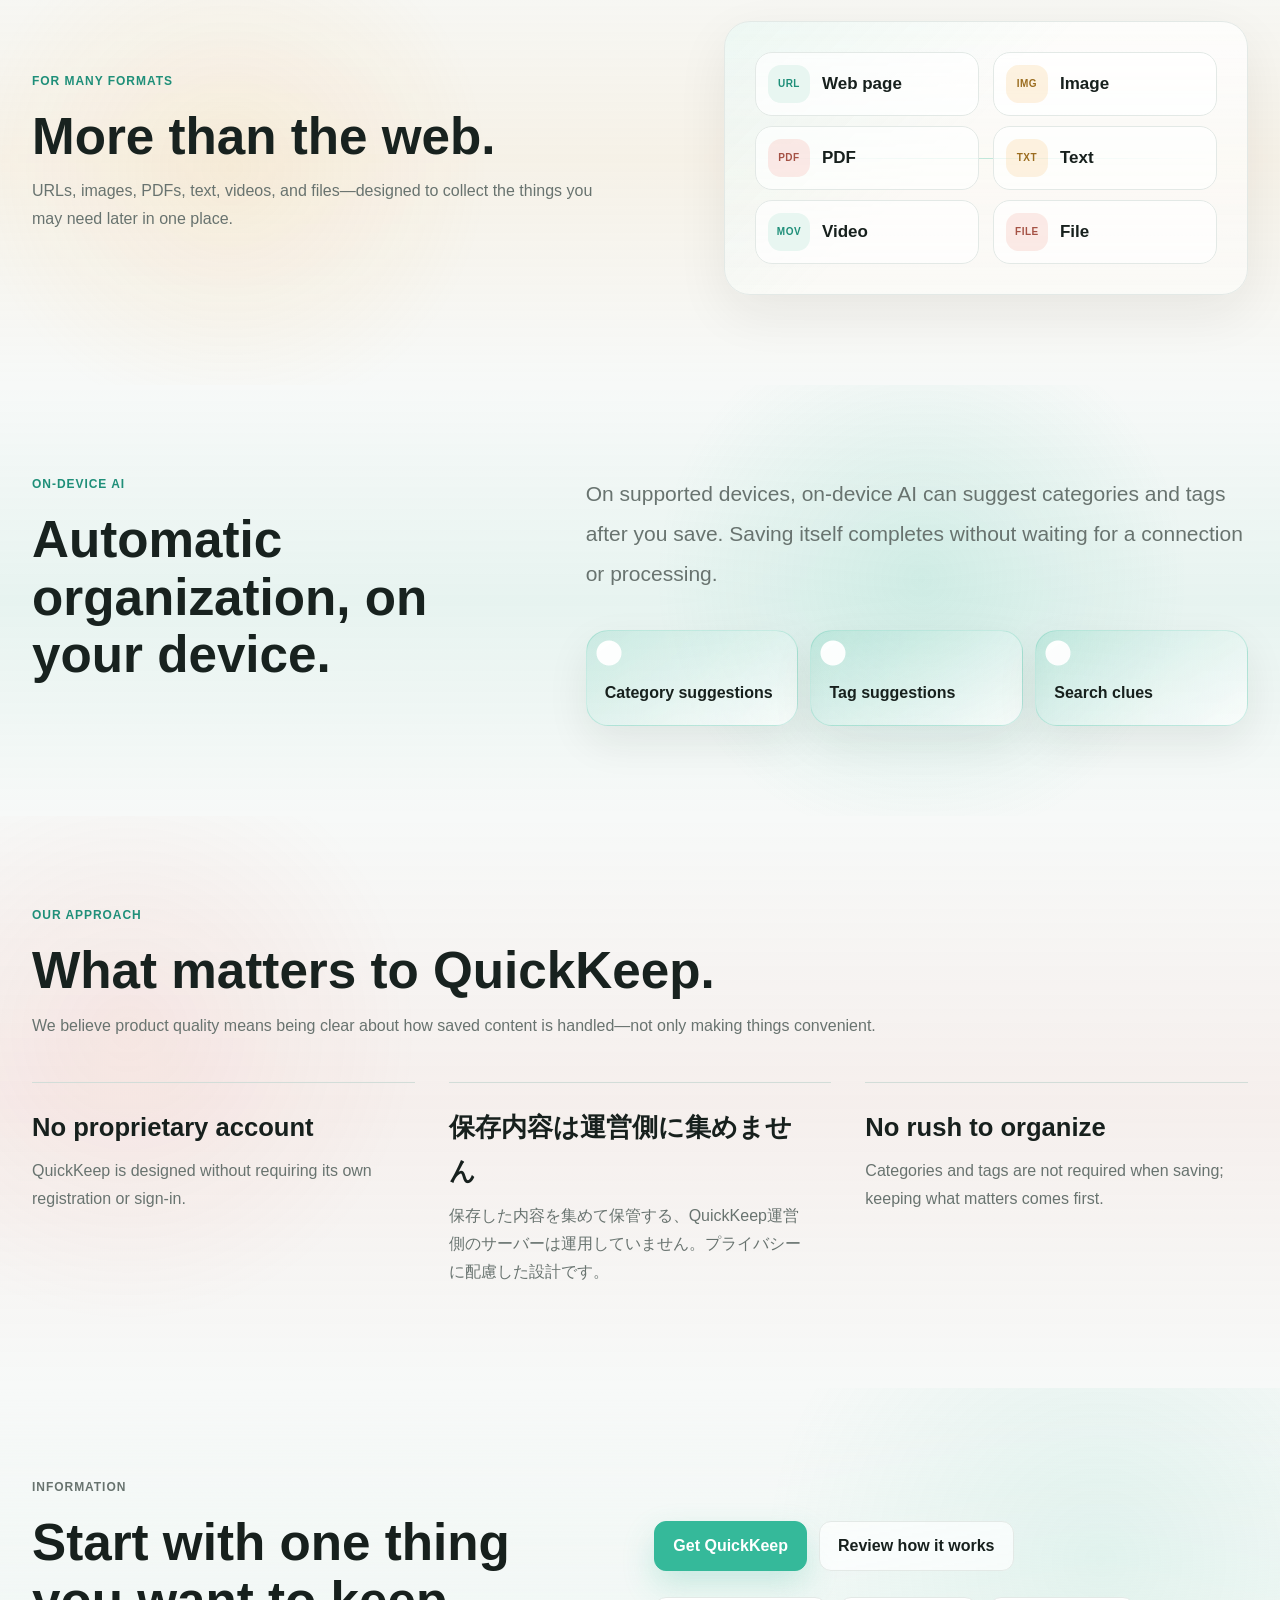
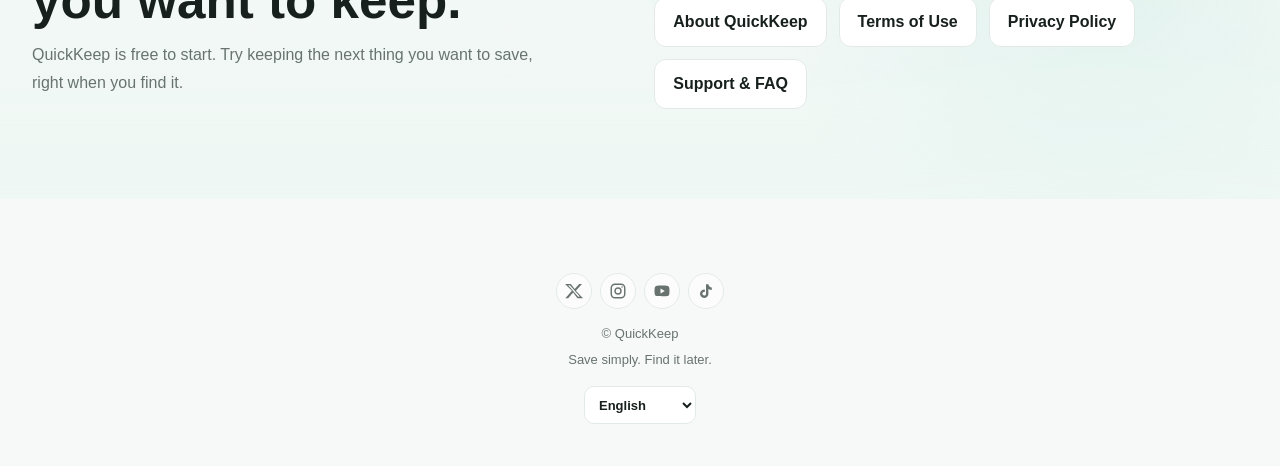
==== commit 4e540a26: "Refine mobile trust indicators" ====
--- a/index.html
+++ b/index.html
@@ -23,7 +23,7 @@
   <meta name="twitter:image" content="https://shirokumalab.github.io/quickkeep-web/assets/quickkeep-home.png">
   <meta name="twitter:image:alt" content="保存済みアイテムを一覧表示するQuickKeepのホーム画面">
   <link rel="icon" type="image/svg+xml" href="./assets/brand/app-icon.svg?v=2">
-  <link rel="stylesheet" href="./assets/site.css?v=20261030-0002">
+  <link rel="stylesheet" href="./assets/site.css?v=20261030-0005">
   <script type="application/ld+json">
     {
       "@context": "https://schema.org",
@@ -97,12 +97,12 @@
           <a class="button secondary" href="./guide/">まず使い方を見る</a>
         </div>
         <div class="hero-trust">
-          <p class="hero-trust-heading">QuickKeepの方針</p>
+          <p class="hero-trust-heading">安心して使える設計</p>
           <div class="hero-meta" aria-label="QuickKeepの方針">
-            <span>QuickKeepアカウント不要</span>
-            <span>保存時の整理入力なし</span>
-            <span>ローカル処理を中心に設計</span>
-            <span>クラウドAIに送らない</span>
+            <span>アカウント不要</span>
+            <span>整理入力なし</span>
+            <span>ローカル中心</span>
+            <span>AIは端末内</span>
           </div>
         </div>
       </div>
@@ -291,6 +291,6 @@
     <span>© QuickKeep</span>
     <span>あとで見つかる、かんたん保存。</span>
   </footer>
-  <script src="./assets/i18n.js?v=20261030-0001" defer></script>
+  <script src="./assets/i18n.js?v=20261030-0002" defer></script>
 </body>
 </html>
--- a/assets/site.css
+++ b/assets/site.css
@@ -1342,12 +1342,7 @@
   font-size: clamp(26px, 3vw, 36px);
   line-height: 1.22;
   letter-spacing: 0;
-  margin-bottom: 10px;
-}
-
-.sub-page .page-hero p {
-  max-width: 820px;
-  font-size: clamp(15px, 1.8vw, 18px);
+  margin-bottom: 0;
 }
 
 .sub-page section {
@@ -1751,16 +1746,28 @@
 
   .home-page .hero-trust {
     margin-top: 28px;
-    padding: 16px;
-    border: 1px solid rgba(53, 185, 154, 0.18);
-    border-radius: 20px;
-    background: rgba(255, 255, 255, 0.52);
+    padding: 0;
+    border: 0;
+    background: transparent;
   }
 
   .home-page .hero-trust .hero-meta {
-    margin-top: 10px;
+    margin-top: 12px;
     padding-top: 0;
     border-top: 0;
+    grid-template-columns: repeat(2, minmax(0, 1fr));
+    gap: 10px;
+  }
+
+  .home-page .hero-trust .hero-meta span {
+    min-height: 44px;
+    border: 1px solid rgba(53, 185, 154, 0.16);
+    border-radius: 14px;
+    padding: 0 10px;
+    color: var(--text);
+    background: rgba(255, 255, 255, 0.52);
+    box-shadow: 0 10px 24px rgba(23, 32, 29, 0.04);
+    white-space: nowrap;
   }
 
   .app-store-strip {
@@ -1817,10 +1824,6 @@
     letter-spacing: -0.01em;
   }
 
-  .hero-meta {
-    grid-template-columns: repeat(2, minmax(0, 1fr));
-  }
-
   .final-cta .hero-actions {
     width: 100%;
     display: grid;
@@ -1835,17 +1838,18 @@
 
   .final-cta .link-row {
     display: grid;
-    grid-template-columns: repeat(2, minmax(0, 1fr));
+    grid-template-columns: 1fr;
     gap: 10px;
     margin-top: 20px;
   }
 
   .final-cta .link-row a {
     width: 100%;
-    min-height: 58px;
-    padding: 10px 8px;
+    min-height: 48px;
+    padding: 10px 16px;
     text-align: center;
-    line-height: 1.35;
+    line-height: 1.25;
+    white-space: nowrap;
   }
 
   .format-showcase {
